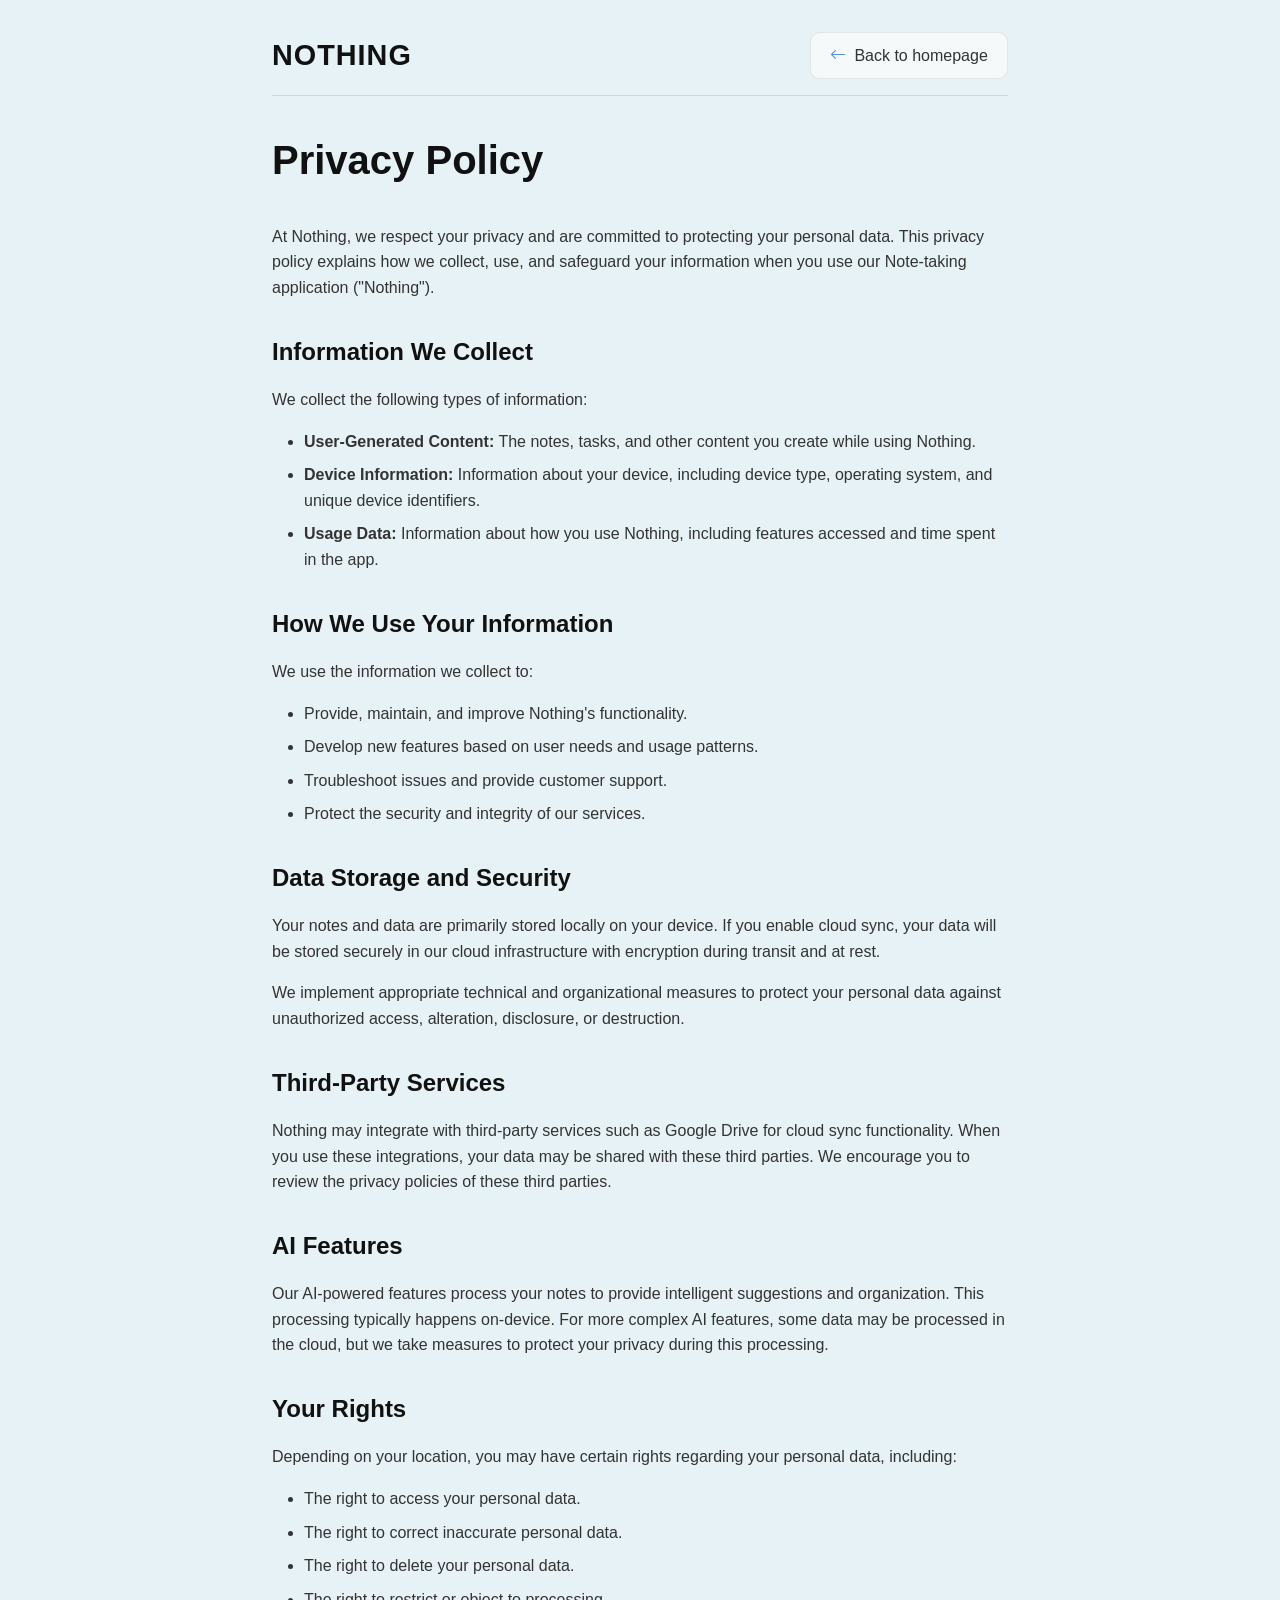
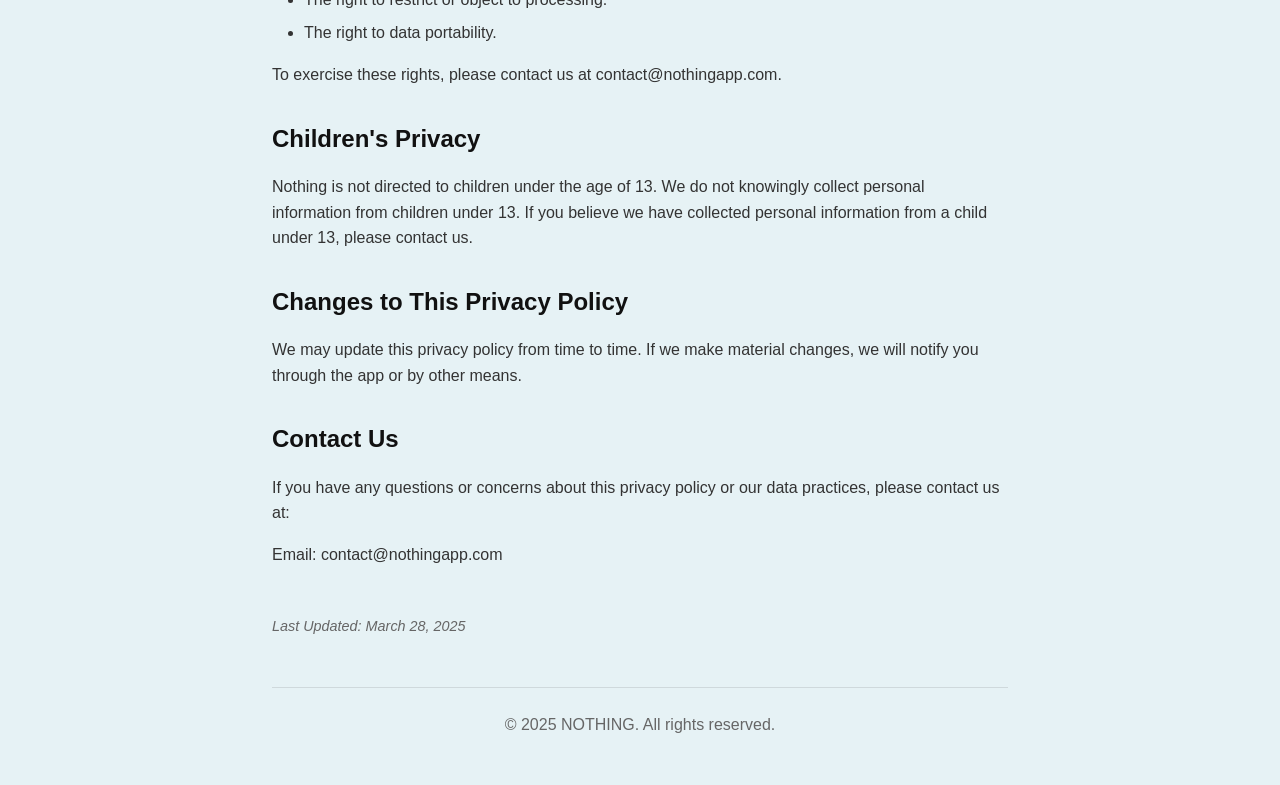
==== privacy.html @ 7053e7b2 "Create privacy.html" ====
<!DOCTYPE html>
<html lang="en">
<head>
    <meta charset="UTF-8">
    <meta name="viewport" content="width=device-width, initial-scale=1.0">
    <title>Privacy Policy - Nothing App</title>
    <style>
        @import url('https://cdn.jsdelivr.net/npm/bootstrap-icons@1.11.3/font/bootstrap-icons.min.css');
        
        * {
            margin: 0;
            padding: 0;
            box-sizing: border-box;
            font-family: -apple-system, BlinkMacSystemFont, 'Segoe UI', Roboto, Oxygen, Ubuntu, Cantarell, 'Open Sans', 'Helvetica Neue', sans-serif;
        }
        
        body {
            background-color: #e6f2f5;
            color: #333;
            line-height: 1.6;
        }
        
        .container {
            max-width: 800px;
            margin: 0 auto;
            padding: 2rem;
        }
        
        header {
            display: flex;
            justify-content: space-between;
            align-items: center;
            margin-bottom: 2rem;
            padding-bottom: 1rem;
            border-bottom: 1px solid rgba(0, 0, 0, 0.1);
        }
        
        .logo {
            font-size: 1.8rem;
            font-weight: bold;
            letter-spacing: 1px;
            color: #111;
            text-decoration: none;
        }
        
        .back-link {
            display: inline-flex;
            align-items: center;
            padding: 0.6rem 1.2rem;
            background-color: #f5f9fa;
            border: 1px solid rgba(0, 0, 0, 0.08);
            border-radius: 0.6rem;
            color: #333;
            text-decoration: none;
            font-weight: 500;
            transition: all 0.2s ease;
        }
        
        .back-link i {
            margin-right: 0.5rem;
            color: #4a90e2;
        }
        
        .back-link:hover {
            background-color: #e8f1f6;
            box-shadow: 0 2px 8px rgba(0, 0, 0, 0.05);
            transform: translateY(-1px);
        }
        
        h1 {
            font-size: 2.5rem;
            margin-bottom: 2rem;
            color: #111;
        }
        
        h2 {
            font-size: 1.5rem;
            margin-top: 2rem;
            margin-bottom: 1rem;
            color: #111;
        }
        
        p {
            margin-bottom: 1rem;
            font-size: 1rem;
        }
        
        ul, ol {
            margin-bottom: 1rem;
            padding-left: 2rem;
        }
        
        li {
            margin-bottom: 0.5rem;
        }
        
        .last-updated {
            font-style: italic;
            margin-top: 3rem;
            color: #666;
            font-size: 0.9rem;
        }
        
        footer {
            margin-top: 3rem;
            padding-top: 1.5rem;
            border-top: 1px solid rgba(0, 0, 0, 0.1);
            text-align: center;
            color: #666;
            font-size: 0.9rem;
        }
        
        @media (max-width: 768px) {
            .container {
                padding: 1.5rem;
            }
            
            h1 {
                font-size: 2rem;
            }
        }
    </style>
</head>
<body>
    <div class="container">
        <header>
            <a href="index.html" class="logo">NOTHING</a>
            <a href="index.html" class="back-link">
                <i class="bi bi-arrow-left"></i> Back to homepage
            </a>
        </header>
        
        <h1>Privacy Policy</h1>
        
        <p>At Nothing, we respect your privacy and are committed to protecting your personal data. This privacy policy explains how we collect, use, and safeguard your information when you use our Note-taking application ("Nothing").</p>
        
        <h2>Information We Collect</h2>
        
        <p>We collect the following types of information:</p>
        
        <ul>
            <li><strong>User-Generated Content:</strong> The notes, tasks, and other content you create while using Nothing.</li>
            <li><strong>Device Information:</strong> Information about your device, including device type, operating system, and unique device identifiers.</li>
            <li><strong>Usage Data:</strong> Information about how you use Nothing, including features accessed and time spent in the app.</li>
        </ul>
        
        <h2>How We Use Your Information</h2>
        
        <p>We use the information we collect to:</p>
        
        <ul>
            <li>Provide, maintain, and improve Nothing's functionality.</li>
            <li>Develop new features based on user needs and usage patterns.</li>
            <li>Troubleshoot issues and provide customer support.</li>
            <li>Protect the security and integrity of our services.</li>
        </ul>
        
        <h2>Data Storage and Security</h2>
        
        <p>Your notes and data are primarily stored locally on your device. If you enable cloud sync, your data will be stored securely in our cloud infrastructure with encryption during transit and at rest.</p>
        
        <p>We implement appropriate technical and organizational measures to protect your personal data against unauthorized access, alteration, disclosure, or destruction.</p>
        
        <h2>Third-Party Services</h2>
        
        <p>Nothing may integrate with third-party services such as Google Drive for cloud sync functionality. When you use these integrations, your data may be shared with these third parties. We encourage you to review the privacy policies of these third parties.</p>
        
        <h2>AI Features</h2>
        
        <p>Our AI-powered features process your notes to provide intelligent suggestions and organization. This processing typically happens on-device. For more complex AI features, some data may be processed in the cloud, but we take measures to protect your privacy during this processing.</p>
        
        <h2>Your Rights</h2>
        
        <p>Depending on your location, you may have certain rights regarding your personal data, including:</p>
        
        <ul>
            <li>The right to access your personal data.</li>
            <li>The right to correct inaccurate personal data.</li>
            <li>The right to delete your personal data.</li>
            <li>The right to restrict or object to processing.</li>
            <li>The right to data portability.</li>
        </ul>
        
        <p>To exercise these rights, please contact us at contact@nothingapp.com.</p>
        
        <h2>Children's Privacy</h2>
        
        <p>Nothing is not directed to children under the age of 13. We do not knowingly collect personal information from children under 13. If you believe we have collected personal information from a child under 13, please contact us.</p>
        
        <h2>Changes to This Privacy Policy</h2>
        
        <p>We may update this privacy policy from time to time. If we make material changes, we will notify you through the app or by other means.</p>
        
        <h2>Contact Us</h2>
        
        <p>If you have any questions or concerns about this privacy policy or our data practices, please contact us at:</p>
        
        <p>Email: contact@nothingapp.com</p>
        
        <p class="last-updated">Last Updated: March 28, 2025</p>
        
        <footer>
            <p>&copy; 2025 NOTHING. All rights reserved.</p>
        </footer>
    </div>
</body>
</html>
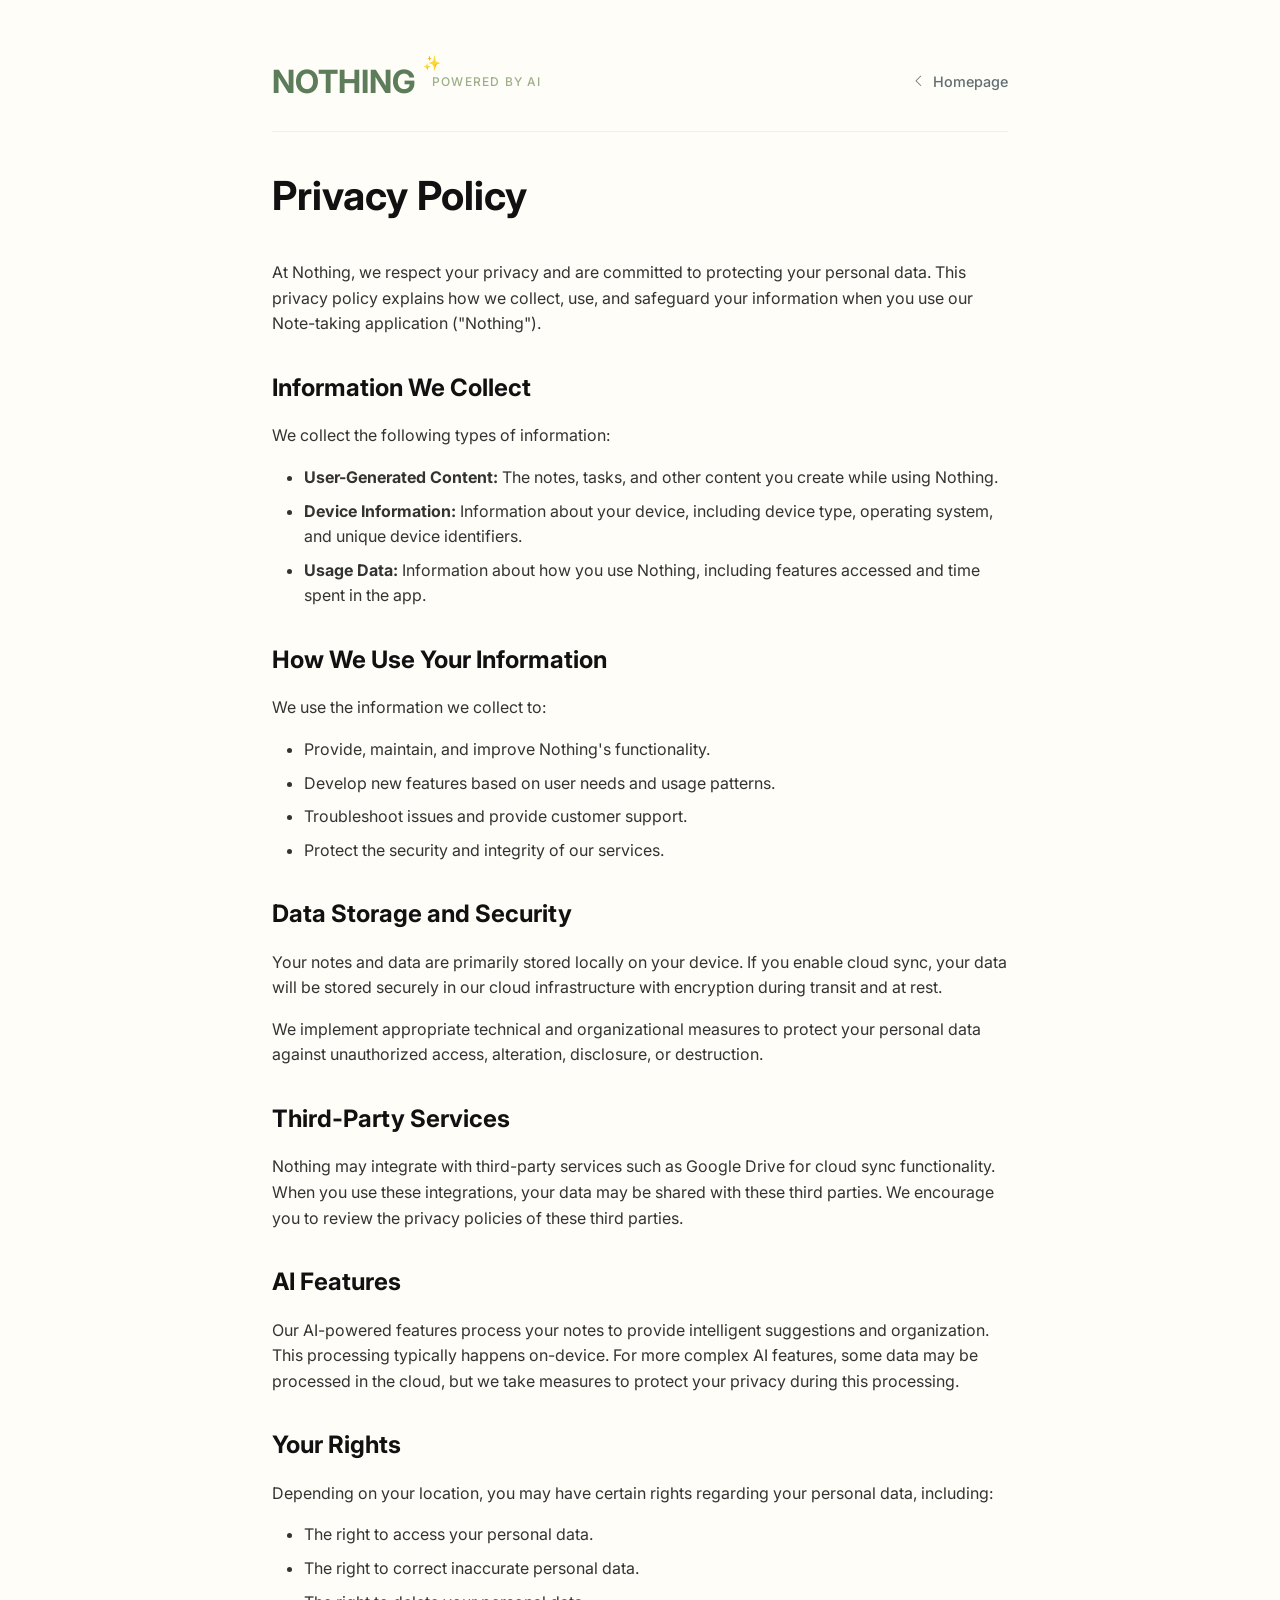
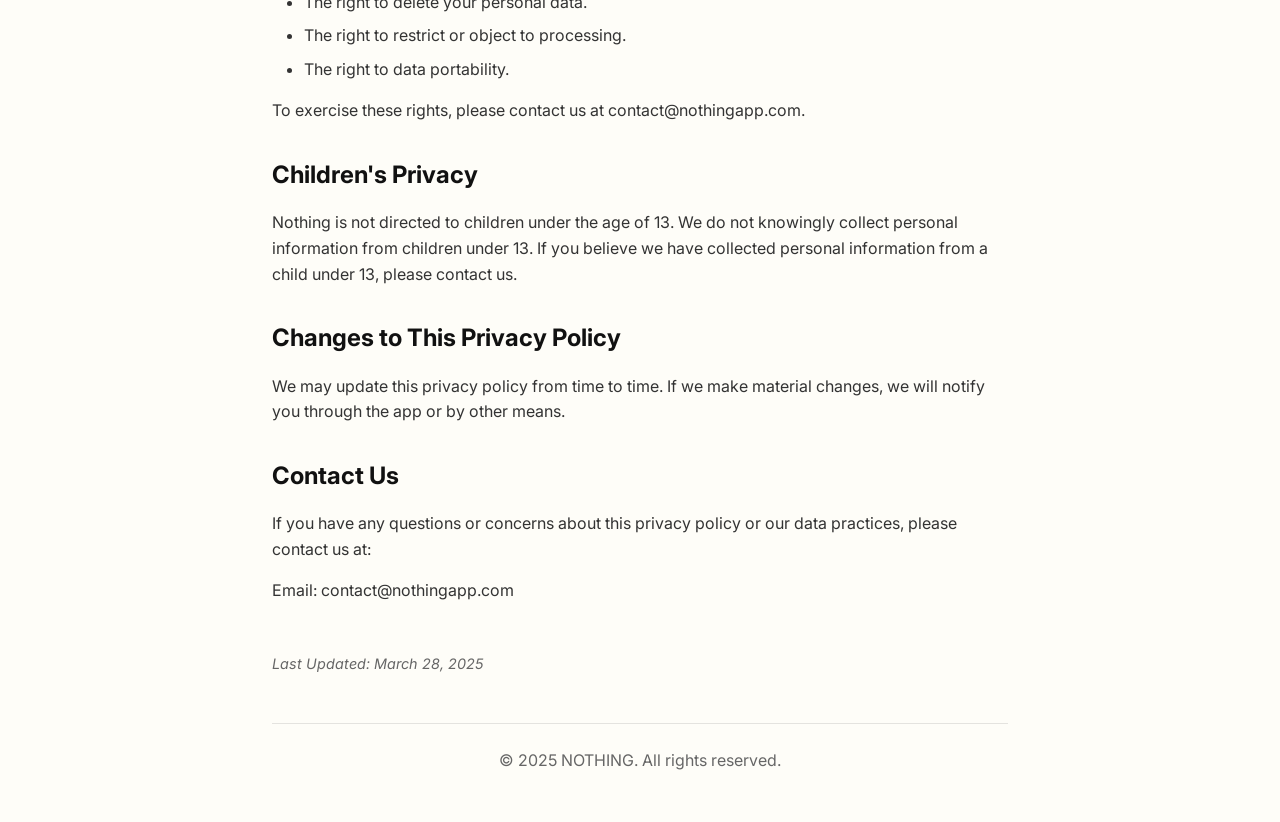
==== commit a4eddf0b: "Update styles" ====
--- a/privacy.html
+++ b/privacy.html
@@ -5,17 +5,25 @@
     <meta name="viewport" content="width=device-width, initial-scale=1.0">
     <title>Privacy Policy - Nothing App</title>
     <style>
+        @import url('https://fonts.googleapis.com/css2?family=Inter:wght@300;400;500;600;700;800&display=swap');
         @import url('https://cdn.jsdelivr.net/npm/bootstrap-icons@1.11.3/font/bootstrap-icons.min.css');
+        
+        :root {
+            --cream: #fefdf8;
+            --sage: #9caf88;
+            --forest: #5d7c5a;
+            --soft-gray: #636e72;
+        }
         
         * {
             margin: 0;
             padding: 0;
             box-sizing: border-box;
-            font-family: -apple-system, BlinkMacSystemFont, 'Segoe UI', Roboto, Oxygen, Ubuntu, Cantarell, 'Open Sans', 'Helvetica Neue', sans-serif;
+            font-family: 'Inter', -apple-system, BlinkMacSystemFont, 'Segoe UI', Roboto, Oxygen, Ubuntu, Cantarell, 'Open Sans', 'Helvetica Neue', sans-serif;
         }
         
         body {
-            background-color: #e6f2f5;
+            background-color: var(--cream);
             color: #333;
             line-height: 1.6;
         }
@@ -26,45 +34,80 @@
             padding: 2rem;
         }
         
-        header {
+        /* Header */
+        .header {
+            background: rgba(254, 253, 248, 0.95);
+            backdrop-filter: blur(20px);
+            position: sticky;
+            top: 0;
+            z-index: 100;
+            border-bottom: 1px solid rgba(156, 175, 136, 0.15);
+            margin-bottom: 2rem;
+        }
+        
+        .header-content {
+            max-width: 800px;
+            margin: 0 auto;
+            padding: 1.5rem 0;
             display: flex;
             justify-content: space-between;
             align-items: center;
-            margin-bottom: 2rem;
-            padding-bottom: 1rem;
-            border-bottom: 1px solid rgba(0, 0, 0, 0.1);
+        }
+        
+        .logo-section {
+            display: flex;
+            align-items: center;
+            gap: 1rem;
         }
         
         .logo {
-            font-size: 1.8rem;
-            font-weight: bold;
-            letter-spacing: 1px;
-            color: #111;
+            font-size: 2rem;
+            font-weight: 700;
+            color: var(--forest);
+            position: relative;
             text-decoration: none;
+        }
+        
+        .logo::after {
+            content: '✨';
+            position: absolute;
+            top: -5px;
+            right: -25px;
+            font-size: 0.9rem;
+            animation: sparkle 3s ease-in-out infinite;
+        }
+        
+        @keyframes sparkle {
+            0%, 100% { opacity: 1; transform: scale(1); }
+            50% { opacity: 0.6; transform: scale(1.1); }
+        }
+        
+        .tagline {
+            font-size: 0.75rem;
+            color: var(--sage);
+            font-weight: 500;
+            text-transform: uppercase;
+            letter-spacing: 0.1em;
         }
         
         .back-link {
             display: inline-flex;
             align-items: center;
-            padding: 0.6rem 1.2rem;
-            background-color: #f5f9fa;
-            border: 1px solid rgba(0, 0, 0, 0.08);
-            border-radius: 0.6rem;
-            color: #333;
+            color: var(--soft-gray);
             text-decoration: none;
             font-weight: 500;
-            transition: all 0.2s ease;
+            font-size: 0.9rem;
+            transition: color 0.2s ease;
         }
         
         .back-link i {
             margin-right: 0.5rem;
-            color: #4a90e2;
+            font-size: 0.8rem;
+            font-weight: bold;
         }
         
         .back-link:hover {
-            background-color: #e8f1f6;
-            box-shadow: 0 2px 8px rgba(0, 0, 0, 0.05);
-            transform: translateY(-1px);
+            color: var(--forest);
         }
         
         h1 {
@@ -123,12 +166,18 @@
 </head>
 <body>
     <div class="container">
-        <header>
-            <a href="index.html" class="logo">NOTHING</a>
+    <!-- Header -->
+    <header class="header">
+        <div class="header-content">
+            <div class="logo-section">
+                <div class="logo">NOTHING</div>
+                <div class="tagline">Powered by AI</div>
+            </div>
             <a href="index.html" class="back-link">
-                <i class="bi bi-arrow-left"></i> Back to homepage
+                <i class="bi bi-chevron-left"></i> Homepage
             </a>
-        </header>
+        </div>
+    </header>
         
         <h1>Privacy Policy</h1>
         
@@ -204,4 +253,4 @@
         </footer>
     </div>
 </body>
-</html>
+</html>
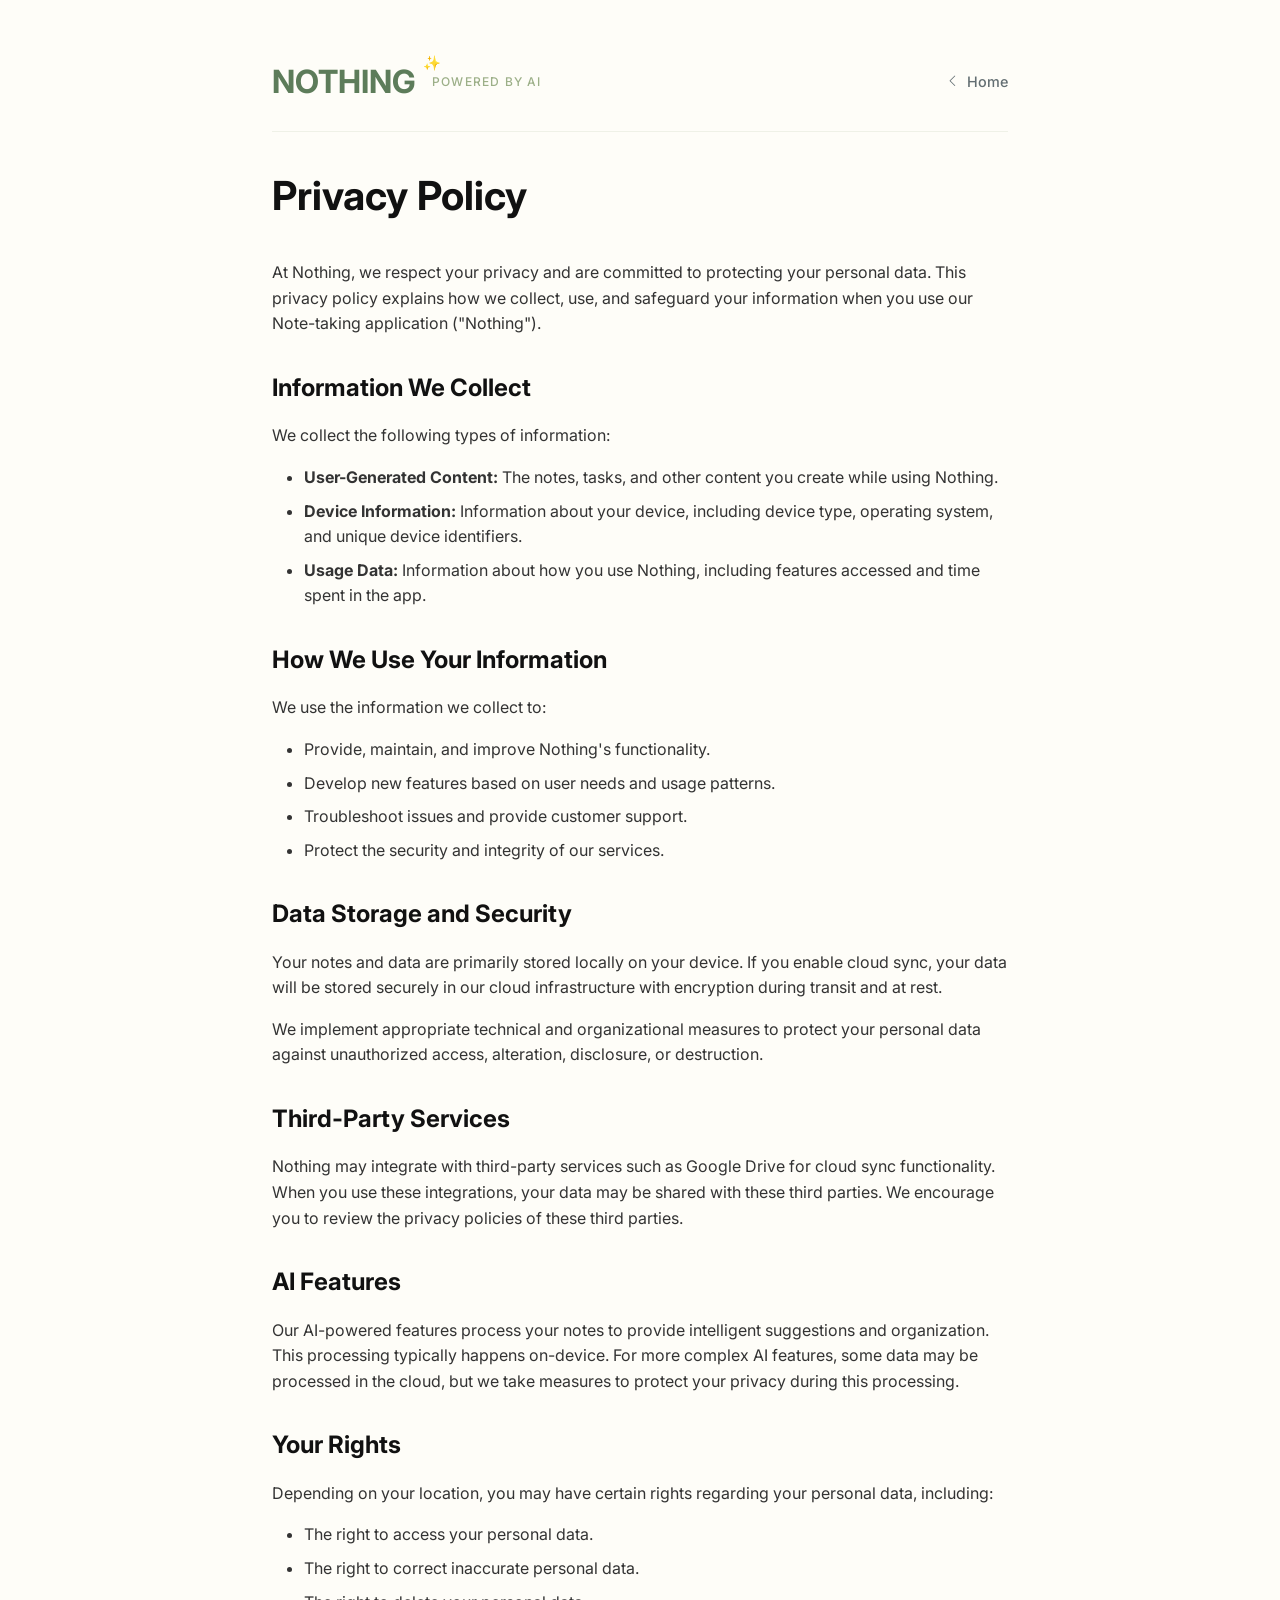
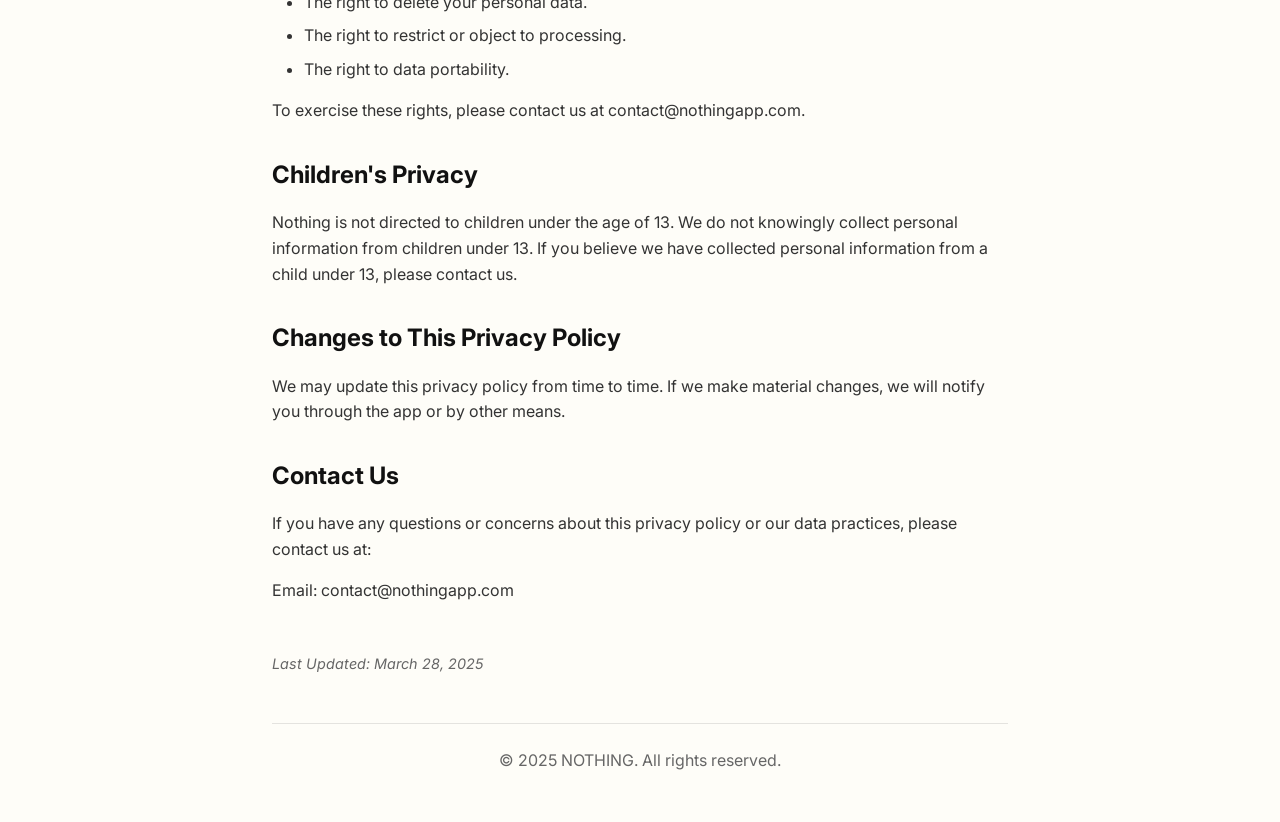
==== commit d84e4560: "Better anim" ====
--- a/privacy.html
+++ b/privacy.html
@@ -20,6 +20,9 @@
             padding: 0;
             box-sizing: border-box;
             font-family: 'Inter', -apple-system, BlinkMacSystemFont, 'Segoe UI', Roboto, Oxygen, Ubuntu, Cantarell, 'Open Sans', 'Helvetica Neue', sans-serif;
+            /* Remove tap highlight on mobile */
+            -webkit-tap-highlight-color: transparent;
+            -webkit-touch-callout: none;
         }
         
         body {
@@ -98,6 +101,15 @@
             font-weight: 500;
             font-size: 0.9rem;
             transition: color 0.2s ease;
+            /* Remove all mobile tap effects */
+            -webkit-tap-highlight-color: transparent;
+            -webkit-touch-callout: none;
+            -webkit-user-select: none;
+            -moz-user-select: none;
+            -ms-user-select: none;
+            user-select: none;
+            /* Remove focus outline */
+            outline: none;
         }
         
         .back-link i {
@@ -108,6 +120,21 @@
         
         .back-link:hover {
             color: var(--forest);
+        }
+        
+        /* Remove focus styles on mobile */
+        .back-link:focus {
+            outline: none;
+            box-shadow: none;
+        }
+        
+        /* Touch-specific styles for mobile */
+        @media (hover: none) and (pointer: coarse) {
+            .back-link:active {
+                color: var(--forest);
+                transform: scale(0.98);
+                transition: transform 0.1s ease, color 0.1s ease;
+            }
         }
         
         h1 {
@@ -174,7 +201,7 @@
                 <div class="tagline">Powered by AI</div>
             </div>
             <a href="index.html" class="back-link">
-                <i class="bi bi-chevron-left"></i> Homepage
+                <i class="bi bi-chevron-left"></i> Home
             </a>
         </div>
     </header>
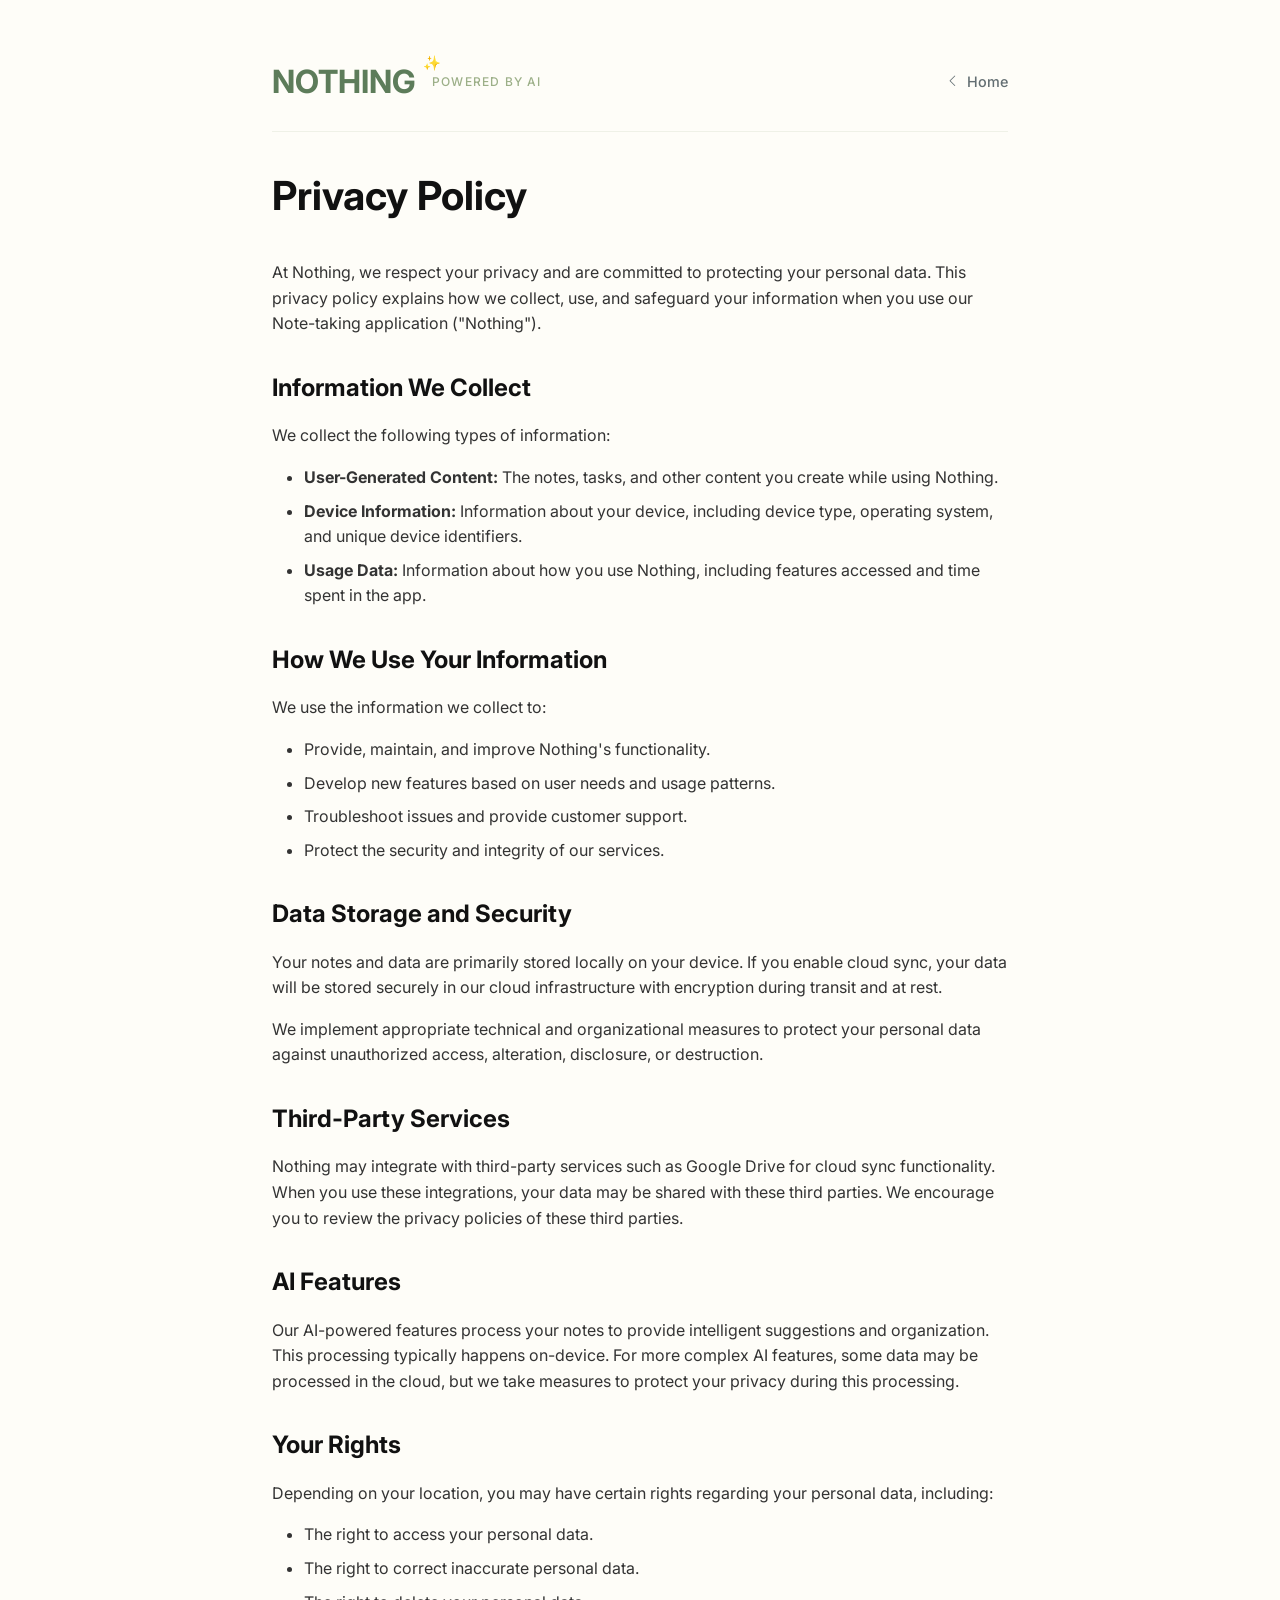
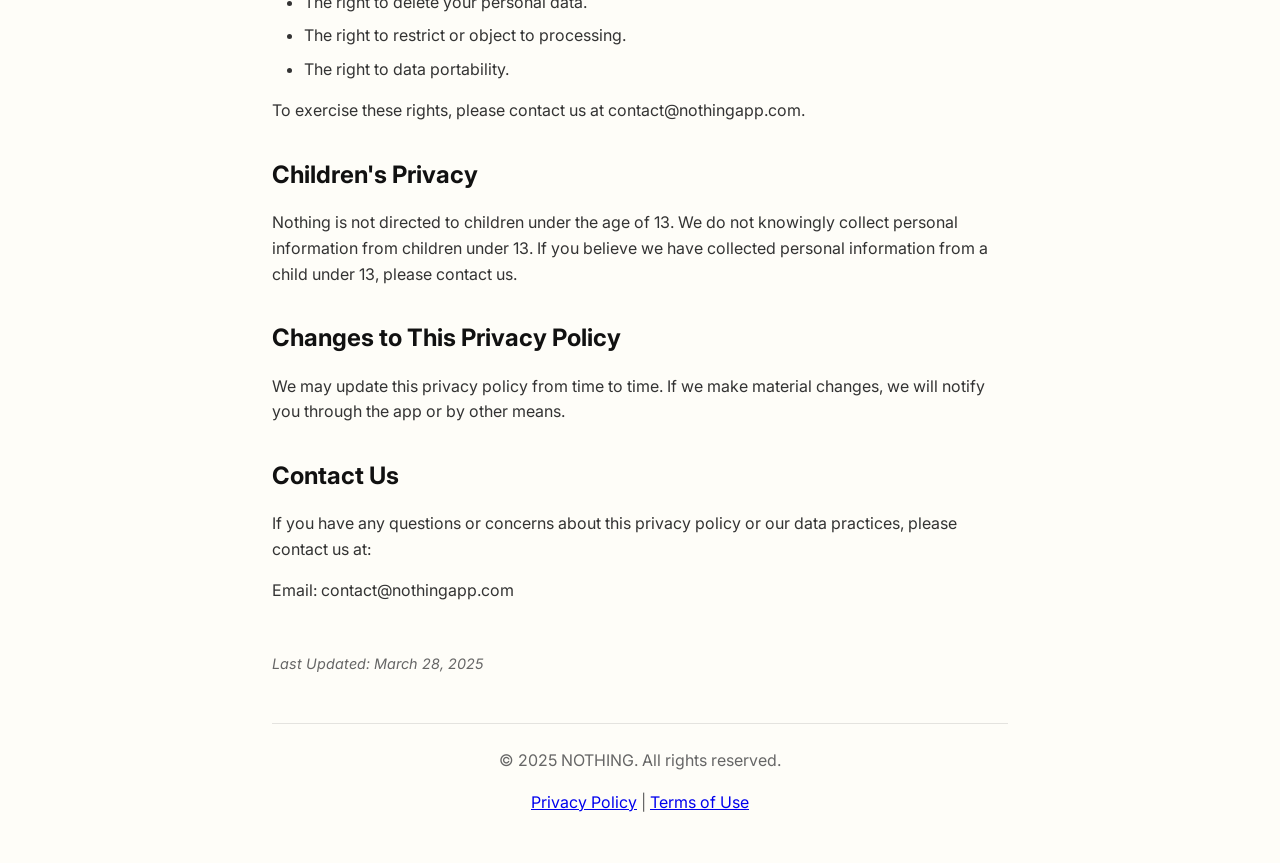
==== commit 89c47e4a: "Add Terms of Use page for App Store compliance - Add terms.html with subscription terms, EULA, and u" ====
--- a/privacy.html
+++ b/privacy.html
@@ -277,6 +277,7 @@
         
         <footer>
             <p>&copy; 2025 NOTHING. All rights reserved.</p>
+            <p style="margin-top: 0.5rem;"><a href="privacy.html">Privacy Policy</a> | <a href="terms.html">Terms of Use</a></p>
         </footer>
     </div>
 </body>
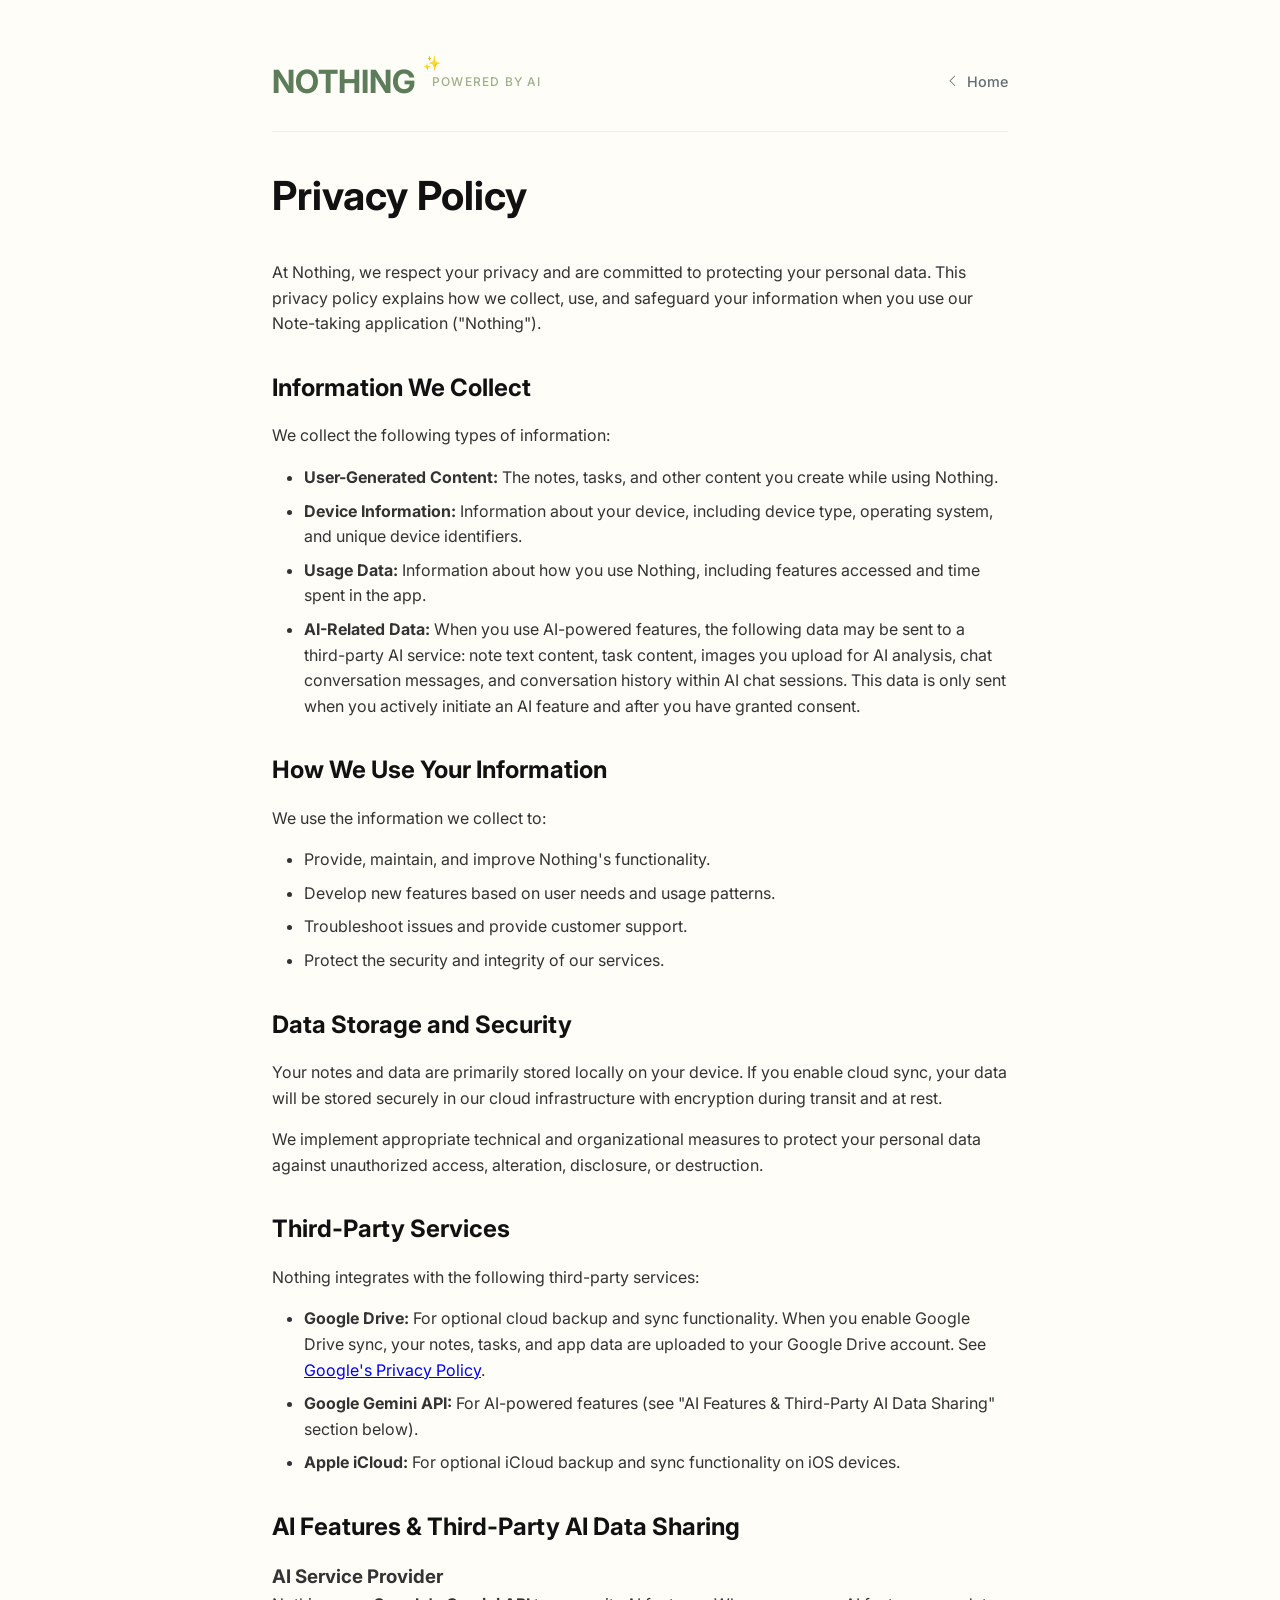
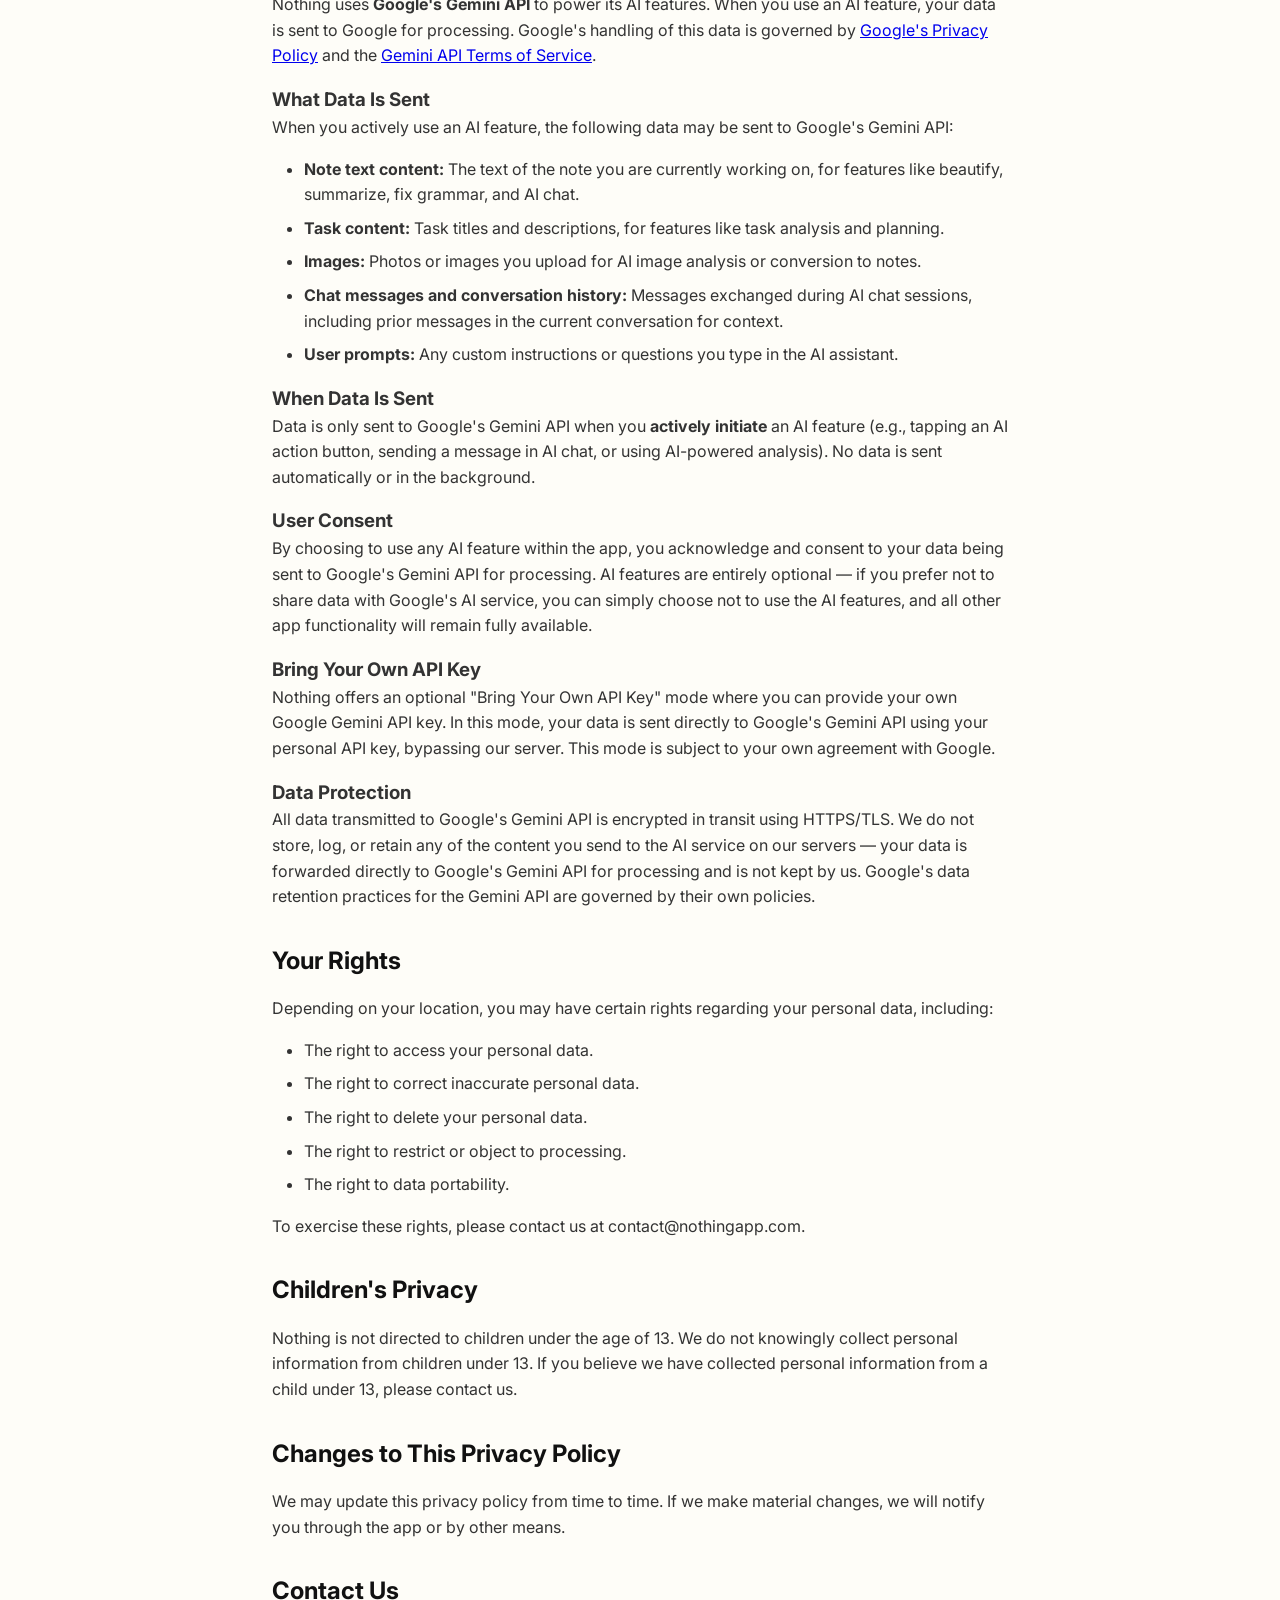
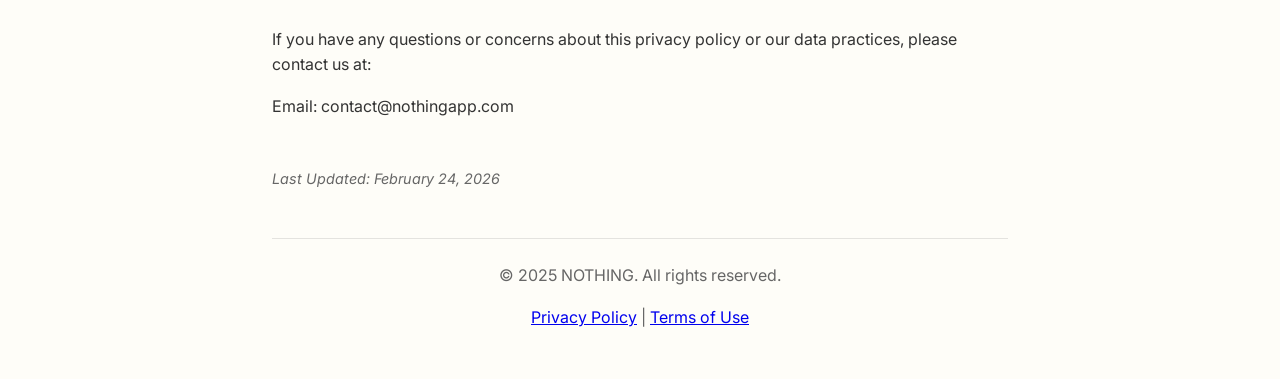
==== commit 6b82e968: "feat: Add comprehensive details on AI features, Google Gemini API integration, and data sharing to p" ====
--- a/privacy.html
+++ b/privacy.html
@@ -218,6 +218,7 @@
             <li><strong>User-Generated Content:</strong> The notes, tasks, and other content you create while using Nothing.</li>
             <li><strong>Device Information:</strong> Information about your device, including device type, operating system, and unique device identifiers.</li>
             <li><strong>Usage Data:</strong> Information about how you use Nothing, including features accessed and time spent in the app.</li>
+            <li><strong>AI-Related Data:</strong> When you use AI-powered features, the following data may be sent to a third-party AI service: note text content, task content, images you upload for AI analysis, chat conversation messages, and conversation history within AI chat sessions. This data is only sent when you actively initiate an AI feature and after you have granted consent.</li>
         </ul>
         
         <h2>How We Use Your Information</h2>
@@ -239,11 +240,40 @@
         
         <h2>Third-Party Services</h2>
         
-        <p>Nothing may integrate with third-party services such as Google Drive for cloud sync functionality. When you use these integrations, your data may be shared with these third parties. We encourage you to review the privacy policies of these third parties.</p>
-        
-        <h2>AI Features</h2>
-        
-        <p>Our AI-powered features process your notes to provide intelligent suggestions and organization. This processing typically happens on-device. For more complex AI features, some data may be processed in the cloud, but we take measures to protect your privacy during this processing.</p>
+        <p>Nothing integrates with the following third-party services:</p>
+        
+        <ul>
+            <li><strong>Google Drive:</strong> For optional cloud backup and sync functionality. When you enable Google Drive sync, your notes, tasks, and app data are uploaded to your Google Drive account. See <a href="https://policies.google.com/privacy" target="_blank" rel="noopener noreferrer">Google's Privacy Policy</a>.</li>
+            <li><strong>Google Gemini API:</strong> For AI-powered features (see "AI Features & Third-Party AI Data Sharing" section below).</li>
+            <li><strong>Apple iCloud:</strong> For optional iCloud backup and sync functionality on iOS devices.</li>
+        </ul>
+        
+        <h2>AI Features & Third-Party AI Data Sharing</h2>
+        
+        <h3>AI Service Provider</h3>
+        <p>Nothing uses <strong>Google's Gemini API</strong> to power its AI features. When you use an AI feature, your data is sent to Google for processing. Google's handling of this data is governed by <a href="https://policies.google.com/privacy" target="_blank" rel="noopener noreferrer">Google's Privacy Policy</a> and the <a href="https://ai.google.dev/gemini-api/terms" target="_blank" rel="noopener noreferrer">Gemini API Terms of Service</a>.</p>
+        
+        <h3>What Data Is Sent</h3>
+        <p>When you actively use an AI feature, the following data may be sent to Google's Gemini API:</p>
+        <ul>
+            <li><strong>Note text content:</strong> The text of the note you are currently working on, for features like beautify, summarize, fix grammar, and AI chat.</li>
+            <li><strong>Task content:</strong> Task titles and descriptions, for features like task analysis and planning.</li>
+            <li><strong>Images:</strong> Photos or images you upload for AI image analysis or conversion to notes.</li>
+            <li><strong>Chat messages and conversation history:</strong> Messages exchanged during AI chat sessions, including prior messages in the current conversation for context.</li>
+            <li><strong>User prompts:</strong> Any custom instructions or questions you type in the AI assistant.</li>
+        </ul>
+        
+        <h3>When Data Is Sent</h3>
+        <p>Data is only sent to Google's Gemini API when you <strong>actively initiate</strong> an AI feature (e.g., tapping an AI action button, sending a message in AI chat, or using AI-powered analysis). No data is sent automatically or in the background.</p>
+        
+        <h3>User Consent</h3>
+        <p>By choosing to use any AI feature within the app, you acknowledge and consent to your data being sent to Google's Gemini API for processing. AI features are entirely optional — if you prefer not to share data with Google's AI service, you can simply choose not to use the AI features, and all other app functionality will remain fully available.</p>
+        
+        <h3>Bring Your Own API Key</h3>
+        <p>Nothing offers an optional "Bring Your Own API Key" mode where you can provide your own Google Gemini API key. In this mode, your data is sent directly to Google's Gemini API using your personal API key, bypassing our server. This mode is subject to your own agreement with Google.</p>
+        
+        <h3>Data Protection</h3>
+        <p>All data transmitted to Google's Gemini API is encrypted in transit using HTTPS/TLS. We do not store, log, or retain any of the content you send to the AI service on our servers — your data is forwarded directly to Google's Gemini API for processing and is not kept by us. Google's data retention practices for the Gemini API are governed by their own policies.</p>
         
         <h2>Your Rights</h2>
         
@@ -273,7 +303,7 @@
         
         <p>Email: contact@nothingapp.com</p>
         
-        <p class="last-updated">Last Updated: March 28, 2025</p>
+        <p class="last-updated">Last Updated: February 24, 2026</p>
         
         <footer>
             <p>&copy; 2025 NOTHING. All rights reserved.</p>
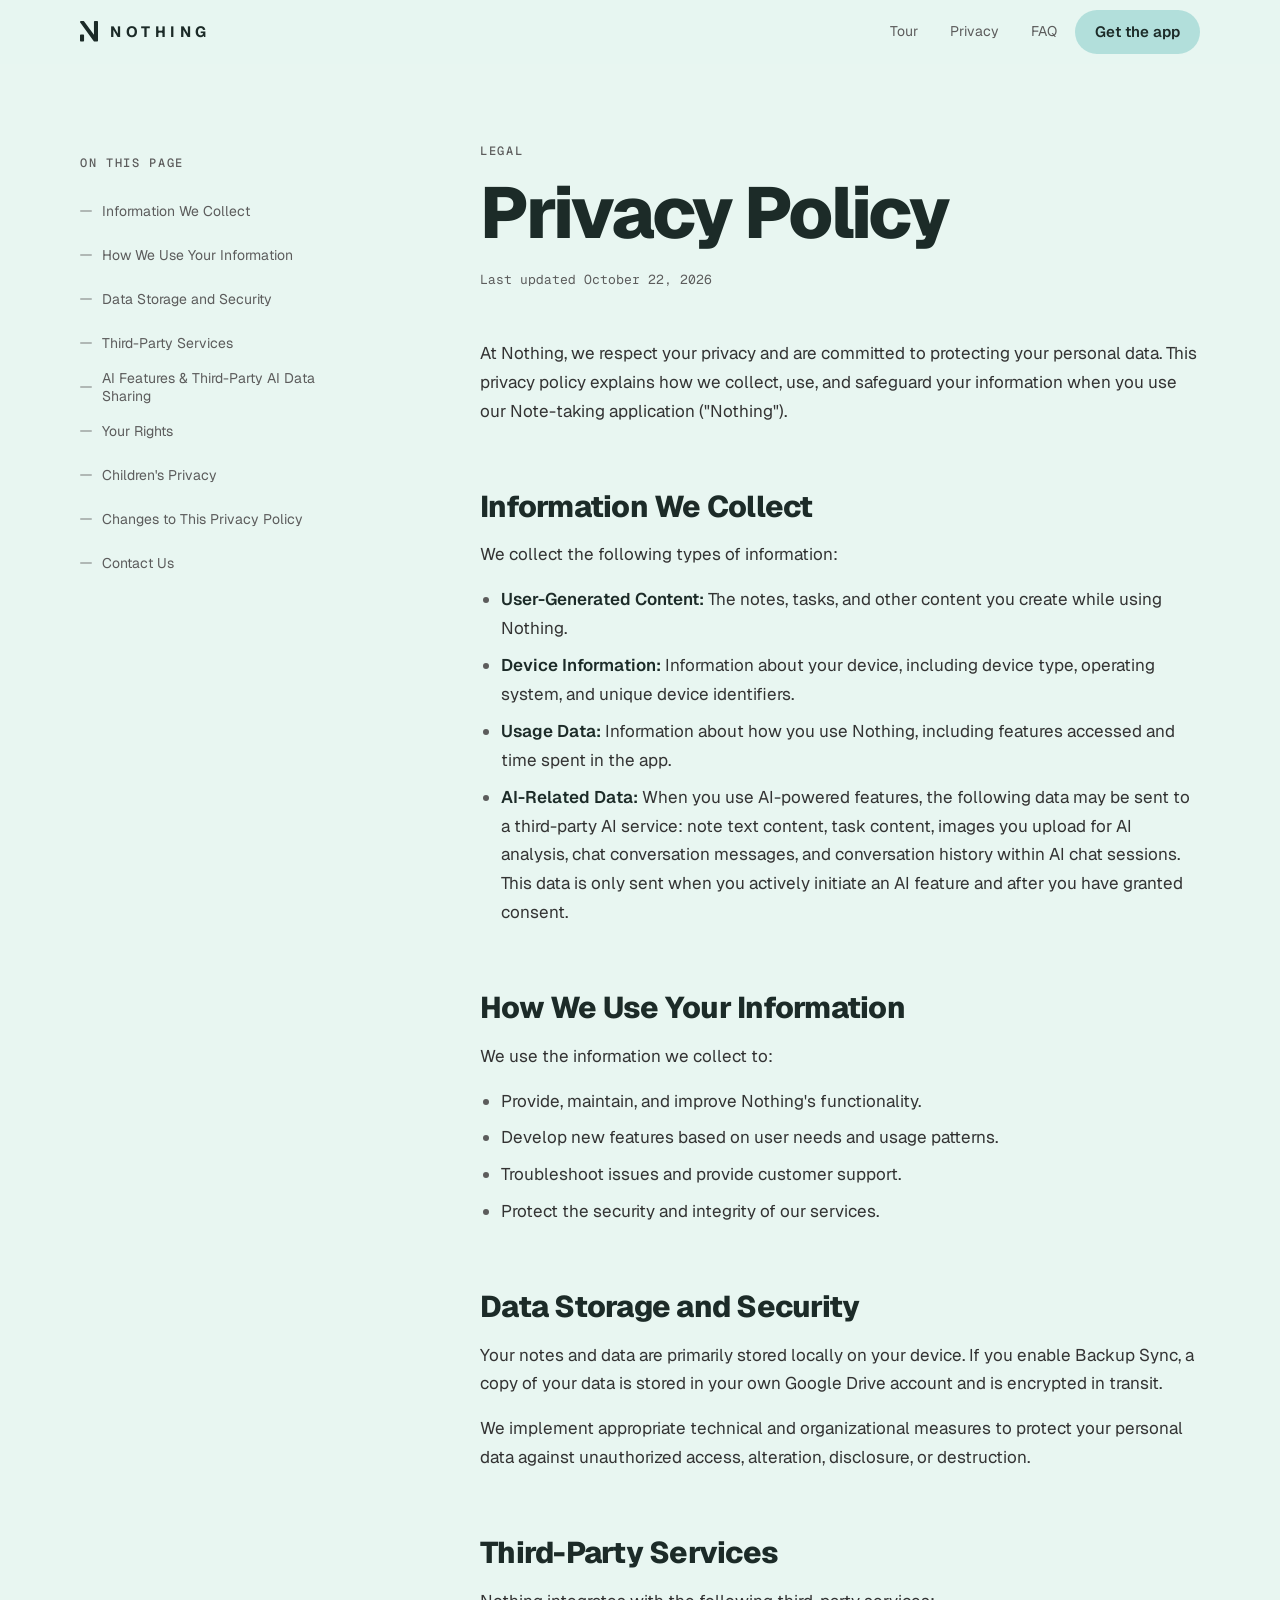
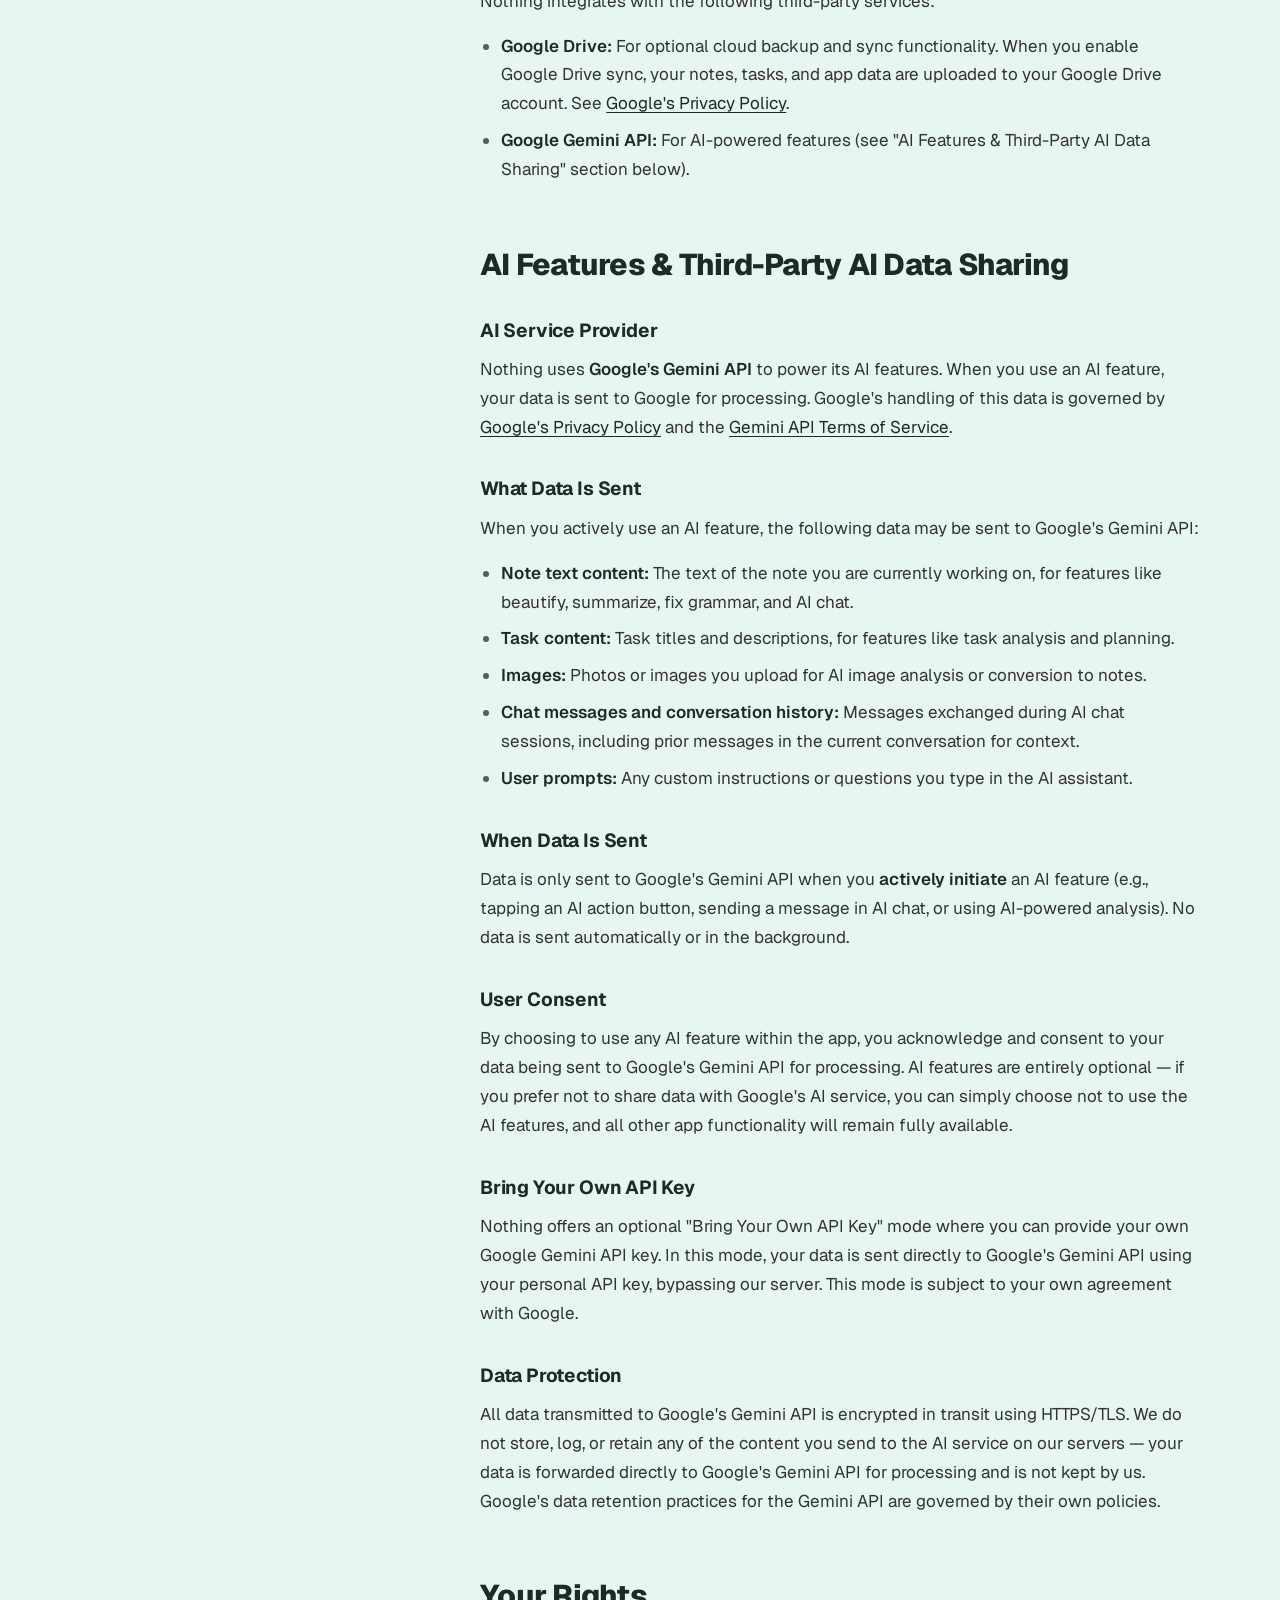
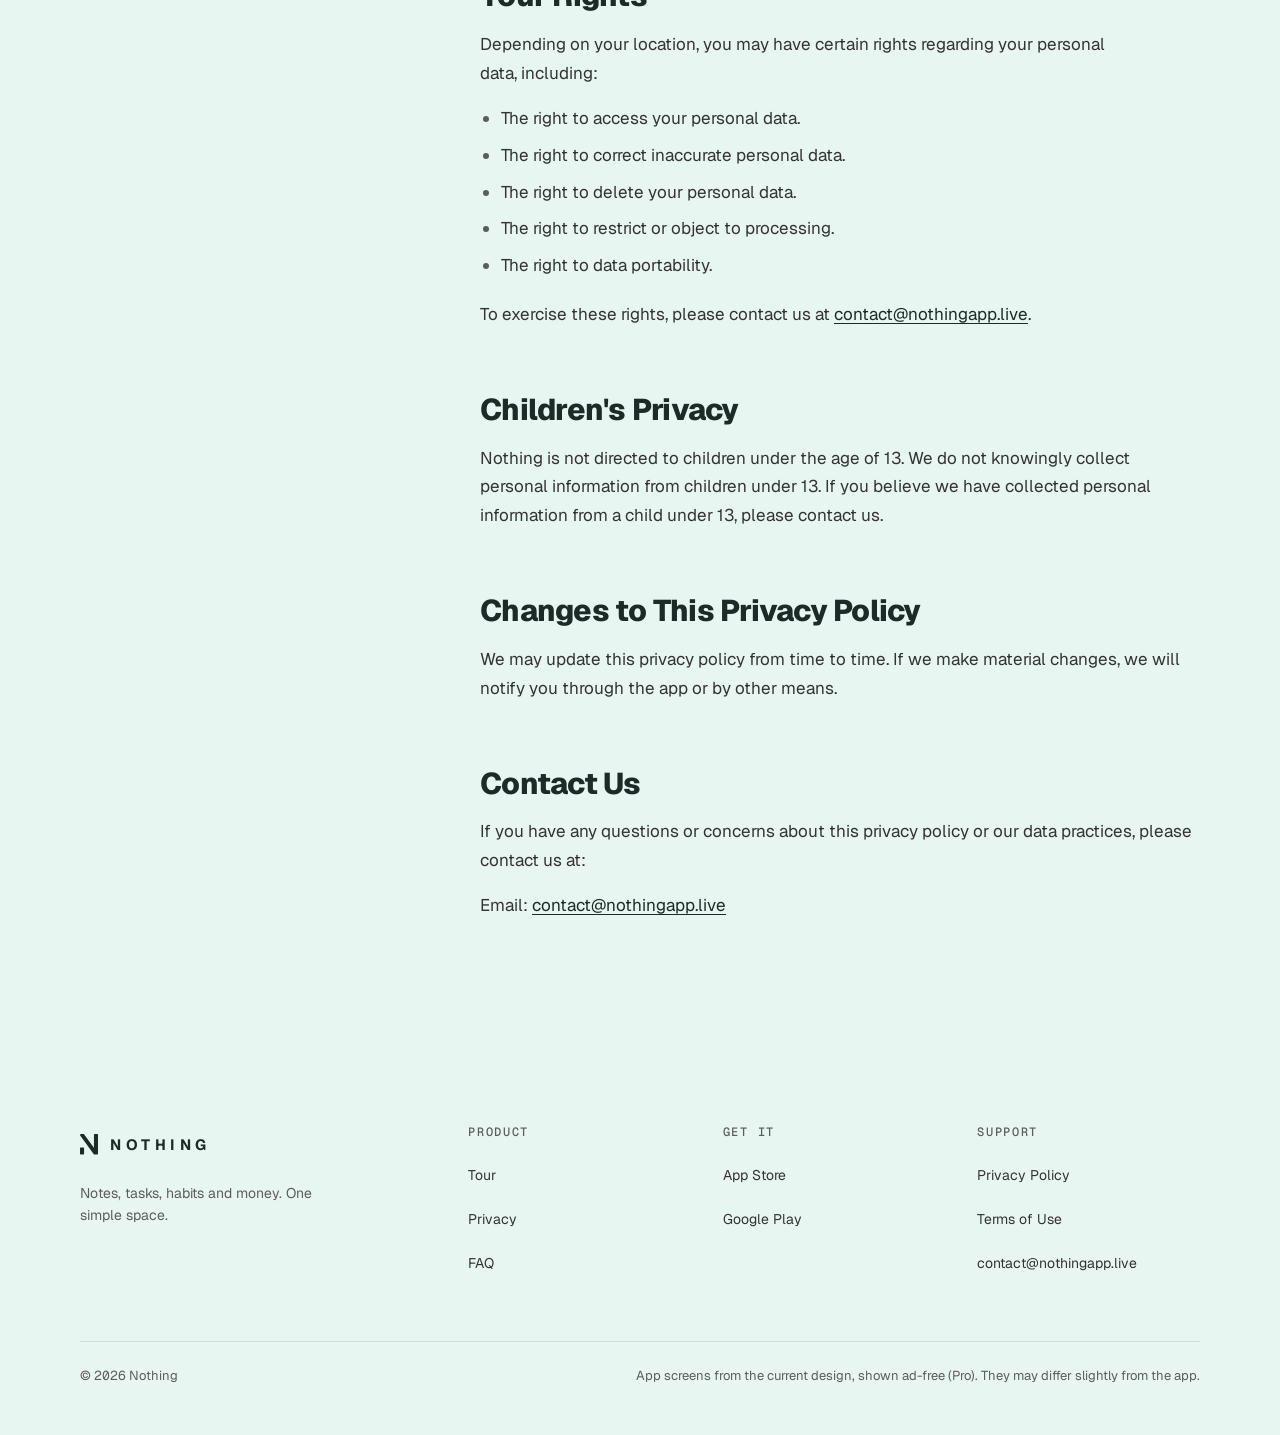
==== commit 4def081e: "feat(landing): ship redesigned landing and legal pages with seo layer The new design in design/ repl" ====
--- a/privacy.html
+++ b/privacy.html
@@ -1,216 +1,121 @@
-<!DOCTYPE html>
+<!doctype html>
 <html lang="en">
 <head>
-    <meta charset="UTF-8">
-    <meta name="viewport" content="width=device-width, initial-scale=1.0">
-    <title>Privacy Policy - Nothing App</title>
-    <style>
-        @import url('https://fonts.googleapis.com/css2?family=Inter:wght@300;400;500;600;700;800&display=swap');
-        @import url('https://cdn.jsdelivr.net/npm/bootstrap-icons@1.11.3/font/bootstrap-icons.min.css');
-        
-        :root {
-            --cream: #fefdf8;
-            --sage: #9caf88;
-            --forest: #5d7c5a;
-            --soft-gray: #636e72;
-        }
-        
-        * {
-            margin: 0;
-            padding: 0;
-            box-sizing: border-box;
-            font-family: 'Inter', -apple-system, BlinkMacSystemFont, 'Segoe UI', Roboto, Oxygen, Ubuntu, Cantarell, 'Open Sans', 'Helvetica Neue', sans-serif;
-            /* Remove tap highlight on mobile */
-            -webkit-tap-highlight-color: transparent;
-            -webkit-touch-callout: none;
-        }
-        
-        body {
-            background-color: var(--cream);
-            color: #333;
-            line-height: 1.6;
-        }
-        
-        .container {
-            max-width: 800px;
-            margin: 0 auto;
-            padding: 2rem;
-        }
-        
-        /* Header */
-        .header {
-            background: rgba(254, 253, 248, 0.95);
-            backdrop-filter: blur(20px);
-            position: sticky;
-            top: 0;
-            z-index: 100;
-            border-bottom: 1px solid rgba(156, 175, 136, 0.15);
-            margin-bottom: 2rem;
-        }
-        
-        .header-content {
-            max-width: 800px;
-            margin: 0 auto;
-            padding: 1.5rem 0;
-            display: flex;
-            justify-content: space-between;
-            align-items: center;
-        }
-        
-        .logo-section {
-            display: flex;
-            align-items: center;
-            gap: 1rem;
-        }
-        
-        .logo {
-            font-size: 2rem;
-            font-weight: 700;
-            color: var(--forest);
-            position: relative;
-            text-decoration: none;
-        }
-        
-        .logo::after {
-            content: '✨';
-            position: absolute;
-            top: -5px;
-            right: -25px;
-            font-size: 0.9rem;
-            animation: sparkle 3s ease-in-out infinite;
-        }
-        
-        @keyframes sparkle {
-            0%, 100% { opacity: 1; transform: scale(1); }
-            50% { opacity: 0.6; transform: scale(1.1); }
-        }
-        
-        .tagline {
-            font-size: 0.75rem;
-            color: var(--sage);
-            font-weight: 500;
-            text-transform: uppercase;
-            letter-spacing: 0.1em;
-        }
-        
-        .back-link {
-            display: inline-flex;
-            align-items: center;
-            color: var(--soft-gray);
-            text-decoration: none;
-            font-weight: 500;
-            font-size: 0.9rem;
-            transition: color 0.2s ease;
-            /* Remove all mobile tap effects */
-            -webkit-tap-highlight-color: transparent;
-            -webkit-touch-callout: none;
-            -webkit-user-select: none;
-            -moz-user-select: none;
-            -ms-user-select: none;
-            user-select: none;
-            /* Remove focus outline */
-            outline: none;
-        }
-        
-        .back-link i {
-            margin-right: 0.5rem;
-            font-size: 0.8rem;
-            font-weight: bold;
-        }
-        
-        .back-link:hover {
-            color: var(--forest);
-        }
-        
-        /* Remove focus styles on mobile */
-        .back-link:focus {
-            outline: none;
-            box-shadow: none;
-        }
-        
-        /* Touch-specific styles for mobile */
-        @media (hover: none) and (pointer: coarse) {
-            .back-link:active {
-                color: var(--forest);
-                transform: scale(0.98);
-                transition: transform 0.1s ease, color 0.1s ease;
-            }
-        }
-        
-        h1 {
-            font-size: 2.5rem;
-            margin-bottom: 2rem;
-            color: #111;
-        }
-        
-        h2 {
-            font-size: 1.5rem;
-            margin-top: 2rem;
-            margin-bottom: 1rem;
-            color: #111;
-        }
-        
-        p {
-            margin-bottom: 1rem;
-            font-size: 1rem;
-        }
-        
-        ul, ol {
-            margin-bottom: 1rem;
-            padding-left: 2rem;
-        }
-        
-        li {
-            margin-bottom: 0.5rem;
-        }
-        
-        .last-updated {
-            font-style: italic;
-            margin-top: 3rem;
-            color: #666;
-            font-size: 0.9rem;
-        }
-        
-        footer {
-            margin-top: 3rem;
-            padding-top: 1.5rem;
-            border-top: 1px solid rgba(0, 0, 0, 0.1);
-            text-align: center;
-            color: #666;
-            font-size: 0.9rem;
-        }
-        
-        @media (max-width: 768px) {
-            .container {
-                padding: 1.5rem;
-            }
-            
-            h1 {
-                font-size: 2rem;
-            }
-        }
-    </style>
+  <meta charset="utf-8" />
+  <meta name="viewport" content="width=device-width, initial-scale=1, viewport-fit=cover" />
+  <title>Privacy Policy — Nothing</title>
+  <meta name="description" content="How Nothing collects, uses and protects your information, including data shared with Google Gemini for AI features." />
+  <meta name="robots" content="index, follow, max-image-preview:large, max-snippet:-1" />
+  <link rel="canonical" href="https://nothingapp.live/privacy.html" />
+  <meta name="theme-color" content="#E8F6F1" media="(prefers-color-scheme: light)" />
+  <meta name="theme-color" content="#101A18" media="(prefers-color-scheme: dark)" />
+  <meta name="color-scheme" content="light dark" />
+  <meta property="og:type" content="website" />
+  <meta property="og:url" content="https://nothingapp.live/privacy.html" />
+  <meta property="og:title" content="Privacy Policy — Nothing" />
+  <meta property="og:description" content="How Nothing collects, uses and protects your information, including data shared with Google Gemini for AI features." />
+  <meta property="og:image" content="https://nothingapp.live/assets/og.png" />
+  <meta property="og:image:type" content="image/png" />
+  <meta property="og:image:width" content="1200" />
+  <meta property="og:image:height" content="630" />
+  <meta property="og:image:alt" content="Your whole day, in Nothing — the app Feed on a phone, with a habit streak, an overdue task and a balance card around it" />
+  <meta property="og:site_name" content="Nothing" />
+  <meta property="og:locale" content="en_US" />
+  <meta name="twitter:card" content="summary_large_image" />
+  <meta name="twitter:title" content="Privacy Policy — Nothing" />
+  <meta name="twitter:description" content="How Nothing collects, uses and protects your information, including data shared with Google Gemini for AI features." />
+  <meta name="twitter:image" content="https://nothingapp.live/assets/og.png" />
+  <meta name="twitter:image:alt" content="Your whole day, in Nothing — the app Feed on a phone, with a habit streak, an overdue task and a balance card around it" />
+  <link rel="apple-touch-icon" sizes="180x180" href="/apple-touch-icon.png" />
+  <link rel="icon" type="image/png" sizes="32x32" href="/favicon-32x32.png" />
+  <link rel="icon" type="image/png" sizes="16x16" href="/favicon-16x16.png" />
+  <link rel="manifest" href="/site.webmanifest" />
+  <link rel="preconnect" href="https://fonts.googleapis.com" />
+  <link rel="preconnect" href="https://fonts.gstatic.com" crossorigin />
+  <link href="https://fonts.googleapis.com/css2?family=Geist:wght@400;500;600;700;800&family=Geist+Mono:wght@500&display=swap" rel="stylesheet" />
+  <link rel="stylesheet" href="assets/legal.css" />
+  <script type="application/ld+json">
+  {
+    "@context": "https://schema.org",
+    "@graph": [
+      {
+        "@type": "WebPage",
+        "@id": "https://nothingapp.live/privacy.html#webpage",
+        "url": "https://nothingapp.live/privacy.html",
+        "name": "Privacy Policy — Nothing",
+        "description": "How Nothing collects, uses and protects your information, including data shared with Google Gemini for AI features.",
+        "inLanguage": "en",
+        "dateModified": "2026-10-22",
+        "isPartOf": { "@id": "https://nothingapp.live/#website" },
+        "about": { "@id": "https://nothingapp.live/#app" },
+        "publisher": { "@id": "https://nothingapp.live/#organization" },
+        "breadcrumb": { "@id": "https://nothingapp.live/privacy.html#breadcrumb" }
+      },
+      {
+        "@type": "BreadcrumbList",
+        "@id": "https://nothingapp.live/privacy.html#breadcrumb",
+        "itemListElement": [
+          { "@type": "ListItem", "position": 1, "name": "Nothing", "item": "https://nothingapp.live/" },
+          { "@type": "ListItem", "position": 2, "name": "Privacy Policy", "item": "https://nothingapp.live/privacy.html" }
+        ]
+      }
+    ]
+  }
+  </script>
 </head>
 <body>
-    <div class="container">
-    <!-- Header -->
-    <header class="header">
-        <div class="header-content">
-            <div class="logo-section">
-                <div class="logo">NOTHING</div>
-                <div class="tagline">Powered by AI</div>
-            </div>
-            <a href="index.html" class="back-link">
-                <i class="bi bi-chevron-left"></i> Home
-            </a>
-        </div>
-    </header>
-        
-        <h1>Privacy Policy</h1>
-        
+  <svg width="0" height="0" style="position:absolute" aria-hidden="true">
+    <!-- the app's N mark (docs/design/assets/app/n_logo.svg) — recolour, never redraw -->
+    <symbol id="n-mark" viewBox="0 0 50 58"><path fill="currentColor" d="M47.3001378,-3.55271368e-15 C48.0201004,-3.55271368e-15 48.6500676,0.269985961 49.1900395,0.809957882 C49.7300115,1.3499298 50,1.97989705 50,2.69985961 L50,54.3828864 C50,55.102849 49.7300115,55.7328162 49.1900395,56.2727881 C48.6500676,56.81276 48.0201004,57.082746 47.3001378,57.082746 L40.5119194,57.082746 C39.5862532,57.082746 38.8405777,56.7227647 38.2748928,56.0028022 L0.553997166,4.31977537 C0.245441783,3.90836819 0.065451142,3.44553512 0.0140252447,2.93127615 C-0.0374006526,2.41701717 0.0525946677,1.92847115 0.284011206,1.46563807 C0.515427743,1.002805 0.849696076,0.642823716 1.2868162,0.38569423 C1.72393633,0.128564743 2.19962588,-3.55271368e-15 2.71388485,-3.55271368e-15 L9.5021033,-3.55271368e-15 C9.91351047,-3.55271368e-15 10.3249177,0.0899953203 10.7363248,0.269985961 C11.147732,0.449976601 11.4562874,0.719962562 11.661991,1.07994384 L38.7377259,37.8751734 L38.7377259,2.69985961 C38.7377259,1.97989705 38.9948554,1.3499298 39.5091144,0.809957882 C40.0233733,0.269985961 40.6661971,-3.55271368e-15 41.4375855,-3.55271368e-15 L47.3001378,-3.55271368e-15 Z M8.57643714,37.4123403 C9.29639971,37.4123403 9.92636695,37.6694698 10.4663389,38.1837287 C11.0063108,38.6979877 11.2762968,39.3408114 11.2762968,40.1121999 L11.2762968,54.3828864 C11.2762968,55.102849 11.0063108,55.7328162 10.4663389,56.2727881 C9.92636695,56.81276 9.29639971,57.082746 8.57643714,57.082746 L2.71388485,57.082746 C1.99392229,57.082746 1.36395505,56.81276 0.823983127,56.2727881 C0.284011206,55.7328162 0.0140252447,55.102849 0.0140252447,54.3828864 L0.0140252447,40.1121999 C0.0140252447,39.3408114 0.284011206,38.6979877 0.823983127,38.1837287 C1.36395505,37.6694698 1.99392229,37.4123403 2.71388485,37.4123403 L8.57643714,37.4123403 Z"/></symbol>
+    <symbol id="i-apple" viewBox="0 0 16 16"><path fill="currentColor" d="M11.182.008C11.148-.03 9.923.023 8.857 1.18c-1.066 1.156-.902 2.482-.878 2.516.024.034 1.52.087 2.475-1.258.955-1.345.762-2.391.728-2.43Zm3.314 11.733c-.048-.096-2.325-1.234-2.113-3.422.212-2.189 1.675-2.789 1.698-2.854.023-.065-.597-.79-1.254-1.157a3.692 3.692 0 0 0-1.563-.434c-.108-.003-.483-.095-1.254.116-.508.139-1.653.589-1.968.607-.316.018-1.256-.522-2.267-.665-.647-.125-1.333.131-1.824.328-.49.196-1.422.754-2.074 2.237-.652 1.482-.311 3.83-.067 4.56.244.729.625 1.924 1.273 2.796.576.984 1.34 1.667 1.659 1.899.319.232 1.219.386 1.843.067.502-.308 1.408-.485 1.766-.472.357.013 1.061.154 1.782.539.571.197 1.111.115 1.652-.105.541-.221 1.324-1.059 2.238-2.758.347-.79.505-1.217.473-1.282Z"/></symbol>
+    <symbol id="i-play" viewBox="0 0 16 16"><path fill="currentColor" d="M14.222 9.374c1.037-.61 1.037-2.137 0-2.748L11.528 5.04 8.32 8l3.207 2.96 2.694-1.586Zm-3.595 2.116L7.583 8.68 1.03 14.73c.201 1.029 1.36 1.61 2.303 1.055l7.294-4.295ZM1 13.396V2.603L6.846 8 1 13.396ZM1.03 1.27l6.553 6.05 3.044-2.81L3.333.215C2.39-.341 1.231.24 1.03 1.27Z"/></symbol>
+    <symbol id="i-info" viewBox="0 0 16 16"><circle cx="8" cy="8" r="6.5" fill="none" stroke="currentColor" stroke-width="1.3"/><path d="M8 7.2V11M8 5.1v.1" stroke="currentColor" stroke-width="1.5" stroke-linecap="round"/></symbol>
+  </svg>
+
+  <a class="skip" href="#content">Skip to content</a>
+
+  <!-- ─── NAV ─────────────────────────────────────────────────────── -->
+  <header class="topnav" id="topnav">
+    <div class="container topnav-inner">
+      <a href="index.html" class="brand" aria-label="Nothing — back to top">
+        <svg aria-hidden="true"><use href="#n-mark"/></svg>
+        <span class="wordmark">NOTHING</span>
+      </a>
+      <nav aria-label="Main">
+        <a class="link" href="index.html#tour">Tour</a>
+        <a class="link" href="index.html#privacy">Privacy</a>
+        <a class="link" href="index.html#faq">FAQ</a>
+        <a class="pill" href="index.html#download">Get the app</a>
+      </nav>
+    </div>
+  </header>
+
+  <main id="content" class="legal" data-od-id="privacy-page">
+    <div class="container legal-grid">
+      <details class="toc" id="toc" data-od-id="privacy-toc">
+        <summary>On this page</summary>
+        <nav aria-label="Privacy Policy sections">
+          <ol>
+            <li><a href="#information-we-collect">Information We Collect</a></li>
+            <li><a href="#how-we-use-your-information">How We Use Your Information</a></li>
+            <li><a href="#data-storage-and-security">Data Storage and Security</a></li>
+            <li><a href="#third-party-services">Third-Party Services</a></li>
+            <li><a href="#ai-features-third-party-ai-data-sharing">AI Features & Third-Party AI Data Sharing</a></li>
+            <li><a href="#your-rights">Your Rights</a></li>
+            <li><a href="#children-s-privacy">Children's Privacy</a></li>
+            <li><a href="#changes-to-this-privacy-policy">Changes to This Privacy Policy</a></li>
+            <li><a href="#contact-us">Contact Us</a></li>
+          </ol>
+        </nav>
+      </details>
+      <article class="legal-body" data-od-id="privacy-body">
+        <p class="eyebrow">Legal</p>
+        <h1 data-od-id="privacy-title">Privacy Policy</h1>
+        <p class="updated">Last updated <time datetime="2026-10-22">October 22, 2026</time></p>
+
         <p>At Nothing, we respect your privacy and are committed to protecting your personal data. This privacy policy explains how we collect, use, and safeguard your information when you use our Note-taking application ("Nothing").</p>
         
-        <h2>Information We Collect</h2>
+        <h2 id="information-we-collect" data-od-id="privacy-information-we-collect">Information We Collect</h2>
         
         <p>We collect the following types of information:</p>
         
@@ -221,7 +126,7 @@
             <li><strong>AI-Related Data:</strong> When you use AI-powered features, the following data may be sent to a third-party AI service: note text content, task content, images you upload for AI analysis, chat conversation messages, and conversation history within AI chat sessions. This data is only sent when you actively initiate an AI feature and after you have granted consent.</li>
         </ul>
         
-        <h2>How We Use Your Information</h2>
+        <h2 id="how-we-use-your-information" data-od-id="privacy-how-we-use-your-information">How We Use Your Information</h2>
         
         <p>We use the information we collect to:</p>
         
@@ -232,23 +137,22 @@
             <li>Protect the security and integrity of our services.</li>
         </ul>
         
-        <h2>Data Storage and Security</h2>
-        
-        <p>Your notes and data are primarily stored locally on your device. If you enable cloud sync, your data will be stored securely in our cloud infrastructure with encryption during transit and at rest.</p>
+        <h2 id="data-storage-and-security" data-od-id="privacy-data-storage-and-security">Data Storage and Security</h2>
+        
+        <p>Your notes and data are primarily stored locally on your device. If you enable Backup Sync, a copy of your data is stored in your own Google Drive account and is encrypted in transit.</p>
         
         <p>We implement appropriate technical and organizational measures to protect your personal data against unauthorized access, alteration, disclosure, or destruction.</p>
         
-        <h2>Third-Party Services</h2>
+        <h2 id="third-party-services" data-od-id="privacy-third-party-services">Third-Party Services</h2>
         
         <p>Nothing integrates with the following third-party services:</p>
         
         <ul>
             <li><strong>Google Drive:</strong> For optional cloud backup and sync functionality. When you enable Google Drive sync, your notes, tasks, and app data are uploaded to your Google Drive account. See <a href="https://policies.google.com/privacy" target="_blank" rel="noopener noreferrer">Google's Privacy Policy</a>.</li>
             <li><strong>Google Gemini API:</strong> For AI-powered features (see "AI Features & Third-Party AI Data Sharing" section below).</li>
-            <li><strong>Apple iCloud:</strong> For optional iCloud backup and sync functionality on iOS devices.</li>
-        </ul>
-        
-        <h2>AI Features & Third-Party AI Data Sharing</h2>
+        </ul>
+        
+        <h2 id="ai-features-third-party-ai-data-sharing" data-od-id="privacy-ai-features-third-party-ai-data-sharing">AI Features & Third-Party AI Data Sharing</h2>
         
         <h3>AI Service Provider</h3>
         <p>Nothing uses <strong>Google's Gemini API</strong> to power its AI features. When you use an AI feature, your data is sent to Google for processing. Google's handling of this data is governed by <a href="https://policies.google.com/privacy" target="_blank" rel="noopener noreferrer">Google's Privacy Policy</a> and the <a href="https://ai.google.dev/gemini-api/terms" target="_blank" rel="noopener noreferrer">Gemini API Terms of Service</a>.</p>
@@ -275,7 +179,7 @@
         <h3>Data Protection</h3>
         <p>All data transmitted to Google's Gemini API is encrypted in transit using HTTPS/TLS. We do not store, log, or retain any of the content you send to the AI service on our servers — your data is forwarded directly to Google's Gemini API for processing and is not kept by us. Google's data retention practices for the Gemini API are governed by their own policies.</p>
         
-        <h2>Your Rights</h2>
+        <h2 id="your-rights" data-od-id="privacy-your-rights">Your Rights</h2>
         
         <p>Depending on your location, you may have certain rights regarding your personal data, including:</p>
         
@@ -287,28 +191,79 @@
             <li>The right to data portability.</li>
         </ul>
         
-        <p>To exercise these rights, please contact us at contact@nothingapp.com.</p>
-        
-        <h2>Children's Privacy</h2>
+        <p>To exercise these rights, please contact us at <a href="mailto:contact@nothingapp.live">contact@nothingapp.live</a>.</p>
+        
+        <h2 id="children-s-privacy" data-od-id="privacy-children-s-privacy">Children's Privacy</h2>
         
         <p>Nothing is not directed to children under the age of 13. We do not knowingly collect personal information from children under 13. If you believe we have collected personal information from a child under 13, please contact us.</p>
         
-        <h2>Changes to This Privacy Policy</h2>
+        <h2 id="changes-to-this-privacy-policy" data-od-id="privacy-changes-to-this-privacy-policy">Changes to This Privacy Policy</h2>
         
         <p>We may update this privacy policy from time to time. If we make material changes, we will notify you through the app or by other means.</p>
         
-        <h2>Contact Us</h2>
+        <h2 id="contact-us" data-od-id="privacy-contact-us">Contact Us</h2>
         
         <p>If you have any questions or concerns about this privacy policy or our data practices, please contact us at:</p>
         
-        <p>Email: contact@nothingapp.com</p>
-        
-        <p class="last-updated">Last Updated: February 24, 2026</p>
-        
-        <footer>
-            <p>&copy; 2025 NOTHING. All rights reserved.</p>
-            <p style="margin-top: 0.5rem;"><a href="privacy.html">Privacy Policy</a> | <a href="terms.html">Terms of Use</a></p>
-        </footer>
+        <p>Email: <a href="mailto:contact@nothingapp.live">contact@nothingapp.live</a></p>
+      </article>
     </div>
+  </main>
+
+  <!-- ─── FOOTER ──────────────────────────────────────────────────── -->
+  <footer class="foot">
+    <div class="container">
+      <div class="foot-grid">
+        <div>
+          <a href="index.html" class="brand" aria-label="Nothing — back to top"><svg aria-hidden="true"><use href="#n-mark"/></svg><span class="wordmark">NOTHING</span></a>
+          <p class="tag">Notes, tasks, habits and money. One simple space.</p>
+        </div>
+        <div>
+          <h2 class="foot-h">Product</h2>
+          <ul><li><a href="index.html#tour">Tour</a></li><li><a href="index.html#privacy">Privacy</a></li><li><a href="index.html#faq">FAQ</a></li></ul>
+        </div>
+        <div>
+          <h2 class="foot-h">Get it</h2>
+          <ul><li><a href="https://apps.apple.com/app/id6759426644" target="_blank" rel="noopener">App Store</a></li><li><a href="https://play.google.com/store/apps/details?id=live.nothingapp" target="_blank" rel="noopener">Google Play</a></li></ul>
+        </div>
+        <div>
+          <h2 class="foot-h">Support</h2>
+          <ul><li><a href="privacy.html" aria-current="page">Privacy Policy</a></li><li><a href="terms.html">Terms of Use</a></li><li><a href="mailto:contact@nothingapp.live">contact@nothingapp.live</a></li></ul>
+        </div>
+      </div>
+      <div class="foot-base">
+        <span>© <span class="num">2026</span> Nothing</span>
+        <span>App screens from the current design, shown ad-free (Pro). They may differ slightly from the app.</span>
+      </div>
+    </div>
+  </footer>
+
+  <script>
+  /* 1 js flag · 2 nav hairline · 3 contents open on wide screens, close after a jump on narrow ones · 4 section spy */
+  (function () {
+    document.documentElement.classList.add('js');
+    var nav = document.getElementById('topnav');
+    var toc = document.getElementById('toc');
+    var wide = window.matchMedia('(min-width: 1025px)');
+    function fit() { if (wide.matches) toc.open = true; }
+    fit(); wide.addEventListener && wide.addEventListener('change', fit);
+    toc.addEventListener('click', function (e) {
+      if (e.target.closest('summary') && wide.matches) e.preventDefault();   // the list stays open beside the text
+      if (e.target.closest('a') && !wide.matches) toc.open = false;
+    });
+    var links = [].slice.call(toc.querySelectorAll('a'));
+    var heads = links.map(function (a) { return document.getElementById(a.hash.slice(1)); });
+    var ticking = false;
+    function spy() {
+      ticking = false;
+      nav.classList.toggle('is-scrolled', window.scrollY > 8);
+      var line = nav.offsetHeight + 96, pick = -1;
+      heads.forEach(function (h, n) { if (h.getBoundingClientRect().top <= line) pick = n; });
+      links.forEach(function (a, n) { if (n === pick) a.setAttribute('aria-current', 'true'); else a.removeAttribute('aria-current'); });
+    }
+    window.addEventListener('scroll', function () { if (!ticking) { ticking = true; requestAnimationFrame(spy); } }, { passive: true });
+    spy();
+  })();
+  </script>
 </body>
-</html>+</html>
--- a/assets/legal.css
+++ b/assets/legal.css
@@ -0,0 +1,241 @@
+/* ═══ 1 · TOKENS — copied from index.html; qa/audit.mjs "token-sync" fails if they drift ════════════════════════════════════════════════════
+       Mirrors the app's Teal Light theme (lib/app/common/ui/color/color_teal_light.dart).
+       Raw hex lives only in :root. Contrast measured (WCAG 2.x):
+       ink 13.25 · text 11.36 · muted 6.01 · accent 5.70 on --bg;
+       white on --accent 6.33 · --cta-bg on --accent 4.36 (large text only). */
+    :root {
+      --bg:        #E8F6F1;  /* primaryBackground */
+      --surface:   #FFFFFF;
+      --container: #DEECE7;  /* containerBackground */
+      --fg:        #1C2B28;  /* headline ink · device bezel */
+      --text:      #333333;  /* textColor */
+      --muted:     #5C5C5C;  /* subTextColor */
+      --border:    #CFE0DA;
+      --accent:    #006B6B;  /* accentColor */
+      --on-accent: #FFFFFF;
+      --cta-bg:    #B2DFDB;  /* ctaButtonBackground — the app's pill */
+      --cta-fg:    #1C2B28;
+      --bezel:     #1C2B28;
+      --shadow:    #142D28;
+      --band-sub:  #D1E4E4;
+      --glow:      #B2DFDB;  /* device aura */
+
+      /* in-app modules floating round the hero phone: always Teal Light, like the screens */
+      --app-card:    #FFFFFF;
+      --app-err:     #8B0000;  /* errorTextColor */
+      --app-ok:      #3B743C;  /* successTextColor */
+      --prio-med:    #7A5C00;  /* --prio-medium (baseline.css) */
+      --prio-med-bg: #EDEBDA;
+
+      /* the seven themes, from lib/app/common/ui/color/*.dart (ARGB → RGBA) */
+      --th-light-bg:#FCFCFC; --th-light-ct:#F5F5F5; --th-light-tx:#212121; --th-light-sub:#5E5E5E; --th-light-ac:#4285F4; --th-light-cta:#BBDEFB;
+      --th-teal-bg:#E8F6F1;  --th-teal-ct:#DEECE7;  --th-teal-tx:#333333;  --th-teal-sub:#5C5C5C;  --th-teal-ac:#006B6B;  --th-teal-cta:#B2DFDB;
+      --th-forest-bg:#F1F8E9;--th-forest-ct:#DCEDC8;--th-forest-tx:#33691E;--th-forest-sub:#446724;--th-forest-ac:#558B2F;--th-forest-cta:#C5E1A5;
+      --th-dark-bg:#121212;  --th-dark-ct:#1E1E1E;  --th-dark-tx:#FFFFFF;  --th-dark-sub:#FFFFFFB3; --th-dark-ac:#BB86FC;  --th-dark-cta:#2D2D2D;
+      --th-night-bg:#0A1929; --th-night-ct:#132F4C; --th-night-tx:#FFFFFF; --th-night-sub:#AAC7E3; --th-night-ac:#3EDBF0; --th-night-cta:#1F4B78;
+      --th-amber-bg:#1A1A1A; --th-amber-ct:#2D2D2D; --th-amber-tx:#FFFFFF; --th-amber-sub:#FFFFFFB3; --th-amber-ac:#FFB300; --th-amber-cta:#2D2D2D;
+      --th-mono-bg:#000000;  --th-mono-ct:#1A1A1A;  --th-mono-tx:#FFFFFF;  --th-mono-sub:#AAAAAA;  --th-mono-ac:#FFFFFF;  --th-mono-cta:#333333;
+
+      /* type — SF Pro is the app's font; Geist stands in off-Apple */
+      --font-display: -apple-system, BlinkMacSystemFont, 'SF Pro Display', 'Geist', system-ui, sans-serif;
+      --font-body:    -apple-system, BlinkMacSystemFont, 'SF Pro Text', 'Geist', system-ui, sans-serif;
+      --font-mono:    ui-monospace, 'SF Mono', 'Geist Mono', Menlo, monospace;
+      --fs-h1:   clamp(48px, 7.4vw, 100px);
+      --fs-h2:   clamp(36px, 4.8vw, 64px);
+      --fs-h3:   clamp(28px, 3vw, 42px);
+      --fs-lead: clamp(17px, 1.4vw, 20px);
+
+      /* the app's one curve + durations (assets/baseline.css) */
+      --ease: cubic-bezier(.2, 0, 0, 1);
+      --dur-fast: 120ms;   /* press, colour */
+      --dur-base: 200ms;   /* state change */
+      --dur-slow: 320ms;   /* open / rotate */
+      --enter:    480ms;   /* screen swap (ad-kit enter_ms) */
+      --dur-reveal: 640ms; /* scroll reveal */
+      --dur-hero: 720ms;   /* hero entrance */
+      --stagger:  90ms;
+      --delay-hero:  80ms;   /* first hero line */
+      --delay-phone: 260ms;  /* hero device follows the copy */
+      --delay-wipe:  820ms;  /* highlight bar after the headline lands */
+      --delay-strike: 300ms; /* manifesto strikes start */
+      --dur-blink: 1.1s;     /* caret, like the app's typewriter */
+      --dur-parallax: 600ms; /* hero depth follows the pointer */
+      --tilt-max: 6deg;      /* device turn toward the pointer */
+      --glare: 16%;          /* white sheen on the screen glass */
+      --lamp: 260px;         /* radius of the light on the band's N */
+      --dur-drift: 6.5s;     /* idle float of the hero modules */
+      --ease-drift: cubic-bezier(.45, 0, .55, 1);
+
+      --nav-h: 64px;
+      --container-w: 1200px;
+      --gutter: clamp(20px, 4vw, 40px);
+      --r-chip:  12px;   /* app --r-2 */
+      --r-panel: 20px;   /* app --r-4 */
+      --r-card:  28px;
+      --r-band:  40px;
+      --r-tile:  56px;
+      --r-pill:  999px;
+    }
+    @media (prefers-color-scheme: dark) {
+      :root {
+        --bg:        #101A18;
+        --surface:   #1C2B28;
+        --container: #22332F;
+        --fg:        #E8F6F1;
+        --text:      #D5E2DE;
+        --muted:     #A7BCB6;
+        --border:    #2C403B;
+        --accent:    #B2DFDB;
+        --on-accent: #1C2B28;
+        --cta-bg:    #B2DFDB;
+        --cta-fg:    #1C2B28;
+        --bezel:     #0A1110;
+        --glow:      #006B6B;
+        --shadow:    #000000;
+      }
+    }
+
+    /* ═══ 2 · BASE ═══════════════════════════════════════════════════ */
+    *, *::before, *::after { box-sizing: border-box; }
+    html { -webkit-text-size-adjust: 100%; scroll-behavior: smooth; scroll-padding-top: calc(var(--nav-h) + 16px); }
+    @media (prefers-reduced-motion: reduce) { html { scroll-behavior: auto; } }
+    body {
+      margin: 0; background: var(--bg); color: var(--text);
+      font-family: var(--font-body); font-size: 16px; line-height: 1.55;
+      -webkit-font-smoothing: antialiased; text-rendering: optimizeLegibility;
+      overflow-x: clip;
+    }
+    img, svg { display: block; max-width: 100%; }
+    a { color: inherit; text-decoration: none; }
+    button { font: inherit; color: inherit; cursor: pointer; }
+    p { text-wrap: pretty; margin: 0; }
+    h1, h2, h3 { font-family: var(--font-display); color: var(--fg); margin: 0; text-wrap: balance; }
+    :focus-visible { outline: 2px solid var(--accent); outline-offset: 3px; border-radius: 6px; }
+    .sr-only { position: absolute; width: 1px; height: 1px; overflow: hidden; clip: rect(0 0 0 0); white-space: nowrap; }
+    .skip { position: absolute; left: 16px; top: -60px; z-index: 50; background: var(--fg); color: var(--bg); padding: 10px 16px; border-radius: var(--r-pill); }
+    .skip:focus { top: 12px; }
+
+    .container { max-width: var(--container-w); margin-inline: auto; padding-inline: var(--gutter); }
+    .section { padding-block: clamp(72px, 10vw, 140px); }
+    .eyebrow {
+      font-family: var(--font-mono); font-size: 12px; font-weight: 500;
+      letter-spacing: .14em; text-transform: uppercase; color: var(--muted); margin: 0 0 20px;
+    }
+    .h2 { font-size: var(--fs-h2); font-weight: 800; line-height: 1.02; letter-spacing: -.032em; }
+    .lead { font-size: var(--fs-lead); line-height: 1.5; color: var(--muted); max-width: 46ch; }
+    .num { font-family: var(--font-mono); font-variant-numeric: tabular-nums; }
+    .dots { display: flex; flex-wrap: wrap; column-gap: .55em; row-gap: .2em; }
+    .dots > span { white-space: nowrap; }
+    .dots > span:not(:last-child)::after { content: "·" / ""; margin-left: .55em; }
+
+    /* highlight word — the brand rule: accent colour + a bar that wipes in under it */
+    .hl {
+      color: var(--accent);
+      background: linear-gradient(currentColor, currentColor) no-repeat 0 94% / 100% .075em;
+      padding-bottom: .02em;
+    }
+
+    /* ═══ 3 · NAV ════════════════════════════════════════════════════ */
+    .topnav {
+      position: sticky; top: 0; z-index: 20; height: var(--nav-h);
+      background: color-mix(in srgb, var(--bg) 84%, transparent);
+      backdrop-filter: saturate(1.4) blur(14px); -webkit-backdrop-filter: saturate(1.4) blur(14px);
+      border-bottom: 1px solid transparent; transition: border-color var(--dur-slow) var(--ease);
+    }
+    .topnav.is-scrolled { border-bottom-color: var(--border); }
+    .topnav-inner { height: 100%; display: flex; align-items: center; justify-content: space-between; gap: 24px; }
+    .brand { display: inline-flex; align-items: center; gap: 12px; color: var(--fg); min-height: 44px; }
+    .brand svg { width: 18px; height: 21px; }
+    .wordmark { font-family: var(--font-display); font-weight: 700; font-size: 15px; letter-spacing: .3em; }
+    .topnav nav { display: flex; align-items: center; gap: 4px; }
+    .topnav nav a.link {
+      font-size: 14px; color: var(--muted); padding: 12px 14px; border-radius: var(--r-pill);
+      transition: color var(--dur-base) var(--ease), background-color var(--dur-base) var(--ease);
+    }
+    .topnav nav a.link:hover { color: var(--fg); background: var(--container); }
+
+    /* ═══ 4 · BUTTONS ════════════════════════════════════════════════ */
+    .pill {
+      display: inline-flex; align-items: center; justify-content: center; gap: 8px;
+      min-height: 44px; padding: 0 20px; border-radius: var(--r-pill);
+      background: var(--cta-bg); color: var(--cta-fg); font-weight: 600; font-size: 15px;
+      transition: transform var(--dur-fast) var(--ease), background-color var(--dur-base) var(--ease);
+    }
+    .pill:hover { background: color-mix(in srgb, var(--cta-bg) 86%, var(--fg)); }
+    .pill:active { transform: scale(.97); }
+
+    .stores { display: flex; flex-wrap: wrap; gap: 12px; }
+    .store {
+      --s-bg: var(--fg); --s-fg: var(--bg); --s-line: var(--fg);
+      display: inline-flex; align-items: center; gap: 12px;
+      min-height: 56px; padding: 0 24px 0 20px; border-radius: var(--r-pill);
+      background: var(--s-bg); color: var(--s-fg); border: 1.5px solid var(--s-line);
+      transition: transform var(--dur-fast) var(--ease), background-color var(--dur-base) var(--ease), color var(--dur-base) var(--ease), border-color var(--dur-base) var(--ease);
+    }
+    .store > * { pointer-events: none; } /* GTM click target is always the element with the id */
+    .store svg { width: 22px; height: 22px; flex: none; }
+    .store span { display: flex; flex-direction: column; line-height: 1.1; text-align: left; }
+    .store small { font-size: 11px; font-weight: 500; letter-spacing: .01em; }
+    .store b { font-size: 17px; font-weight: 600; letter-spacing: -.01em; }
+    .store:hover { background: color-mix(in srgb, var(--s-bg) 88%, var(--s-fg)); }
+    .store:active { transform: scale(.97); }
+    .stores > .store + .store { --s-bg: transparent; --s-fg: var(--fg); --s-line: color-mix(in srgb, var(--fg) 28%, transparent); }
+    .stores > .store + .store:hover { --s-line: var(--fg); background: var(--surface); }
+    .fine { font-size: 13px; color: var(--muted); margin-top: 16px; }
+
+    /* ═══ 12 · FOOTER ════════════════════════════════════════════════ */
+    .foot { padding-block: 72px 48px; font-size: 14px; }
+    .foot-grid { display: grid; grid-template-columns: 1.6fr repeat(3, 1fr); gap: 32px; }
+    .foot .foot-h { font-family: var(--font-mono); font-size: 12px; font-weight: 500; letter-spacing: .14em; text-transform: uppercase; color: var(--muted); margin: 0 0 12px; }
+    .foot ul { list-style: none; margin: 0; padding: 0; }
+    .foot li a { display: inline-flex; min-height: 44px; min-width: 44px; align-items: center; color: var(--text); overflow-wrap: anywhere; transition: color var(--dur-base) var(--ease); }
+    .foot li a:hover { color: var(--accent); }
+    .foot .tag { color: var(--muted); margin-top: 16px; max-width: 30ch; }
+    .foot-base { margin-top: 56px; padding-top: 24px; border-top: 1px solid var(--border); display: flex; justify-content: space-between; flex-wrap: wrap; gap: 12px; color: var(--muted); font-size: 13px; }
+
+    
+    /* ═══ L1 · LEGAL LAYOUT ══════════════════════════════════════════ */
+    .legal { padding-block: clamp(40px, 6vw, 80px) clamp(72px, 9vw, 120px); }
+    .legal-grid { display: grid; grid-template-columns: 240px minmax(0, 720px); justify-content: space-between; gap: clamp(40px, 6vw, 96px); align-items: start; }
+    .legal-body { min-width: 0; font-size: 17px; line-height: 1.7; color: var(--text); }
+    .legal-body h1 { font-size: clamp(40px, 6vw, 72px); font-weight: 800; line-height: 1; letter-spacing: -.04em; }
+    .legal-body .updated { font-family: var(--font-mono); font-size: 13px; color: var(--muted); margin: 20px 0 48px; }
+    .legal-body h2 { font-size: clamp(24px, 2.4vw, 30px); font-weight: 800; line-height: 1.15; letter-spacing: -.025em; margin: 64px 0 16px; scroll-margin-top: calc(var(--nav-h) + 24px); }
+    .legal-body h3 { font-size: 19px; font-weight: 700; letter-spacing: -.01em; margin: 32px 0 8px; }
+    .legal-body p { margin: 0 0 16px; }
+    .legal-body ul { margin: 0 0 20px; padding-left: 1.25em; }
+    .legal-body li + li { margin-top: 8px; }
+    .legal-body li::marker { color: var(--muted); }
+    .legal-body strong { color: var(--fg); font-weight: 600; }
+    .legal-body a { color: var(--fg); text-decoration: underline; text-underline-offset: 3px; text-decoration-thickness: 1px; transition: color var(--dur-base) var(--ease), text-decoration-color var(--dur-base) var(--ease); }
+    .legal-body a:hover { color: var(--accent); }
+    .note { background: var(--container); border-radius: var(--r-panel); padding: 20px 24px; margin: 0 0 24px; }
+    .note p:last-child { margin: 0; }
+
+    /* table of contents: the tour rail's dash, reused */
+    .toc { position: sticky; top: calc(var(--nav-h) + 32px); max-height: calc(100svh - var(--nav-h) - 64px); overflow: auto; overscroll-behavior: contain; }
+    .toc summary { list-style: none; display: flex; align-items: center; justify-content: space-between; min-height: 44px; cursor: pointer;
+      font-family: var(--font-mono); font-size: 12px; font-weight: 500; letter-spacing: .14em; text-transform: uppercase; color: var(--muted); }
+    .toc summary::-webkit-details-marker { display: none; }
+    .toc ol { list-style: none; margin: 4px 0 0; padding: 0; }
+    .toc a { display: flex; align-items: center; gap: 10px; min-height: 44px; font-size: 14px; line-height: 1.3; color: var(--muted); transition: color var(--dur-base) var(--ease); }
+    .toc a::before { content: ""; flex: none; width: 12px; height: 2px; border-radius: 2px; background: currentColor; opacity: .4; transition: width var(--enter) var(--ease), opacity var(--dur-base) var(--ease); }
+    .toc a:hover { color: var(--fg); }
+    .toc a:hover::before { width: 20px; opacity: .8; }
+    .toc a[aria-current="true"] { color: var(--fg); font-weight: 600; }
+    .toc a[aria-current="true"]::before { width: 28px; opacity: 1; }
+
+    /* ═══ L2 · RESPONSIVE ════════════════════════════════════════════ */
+    @media (min-width: 1025px) { .toc summary { cursor: default; } }
+    @media (max-width: 1024px) {
+      .legal-grid { grid-template-columns: minmax(0, 1fr); }
+      .toc { position: static; max-height: none; background: var(--container); border-radius: var(--r-panel); padding: 4px 20px; }
+      .toc summary::after { content: "+" / ""; font-size: 18px; letter-spacing: 0; transition: rotate var(--dur-slow) var(--ease); }
+      .toc[open] summary::after { rotate: 45deg; }
+      .toc ol { padding-bottom: 8px; }
+    }
+    @media (max-width: 768px) {
+      .topnav nav a.link { display: none; }
+      .foot-grid { grid-template-columns: 1fr 1fr; }
+      .foot-grid > :first-child, .foot-grid > :last-child { grid-column: 1 / -1; }
+    }
